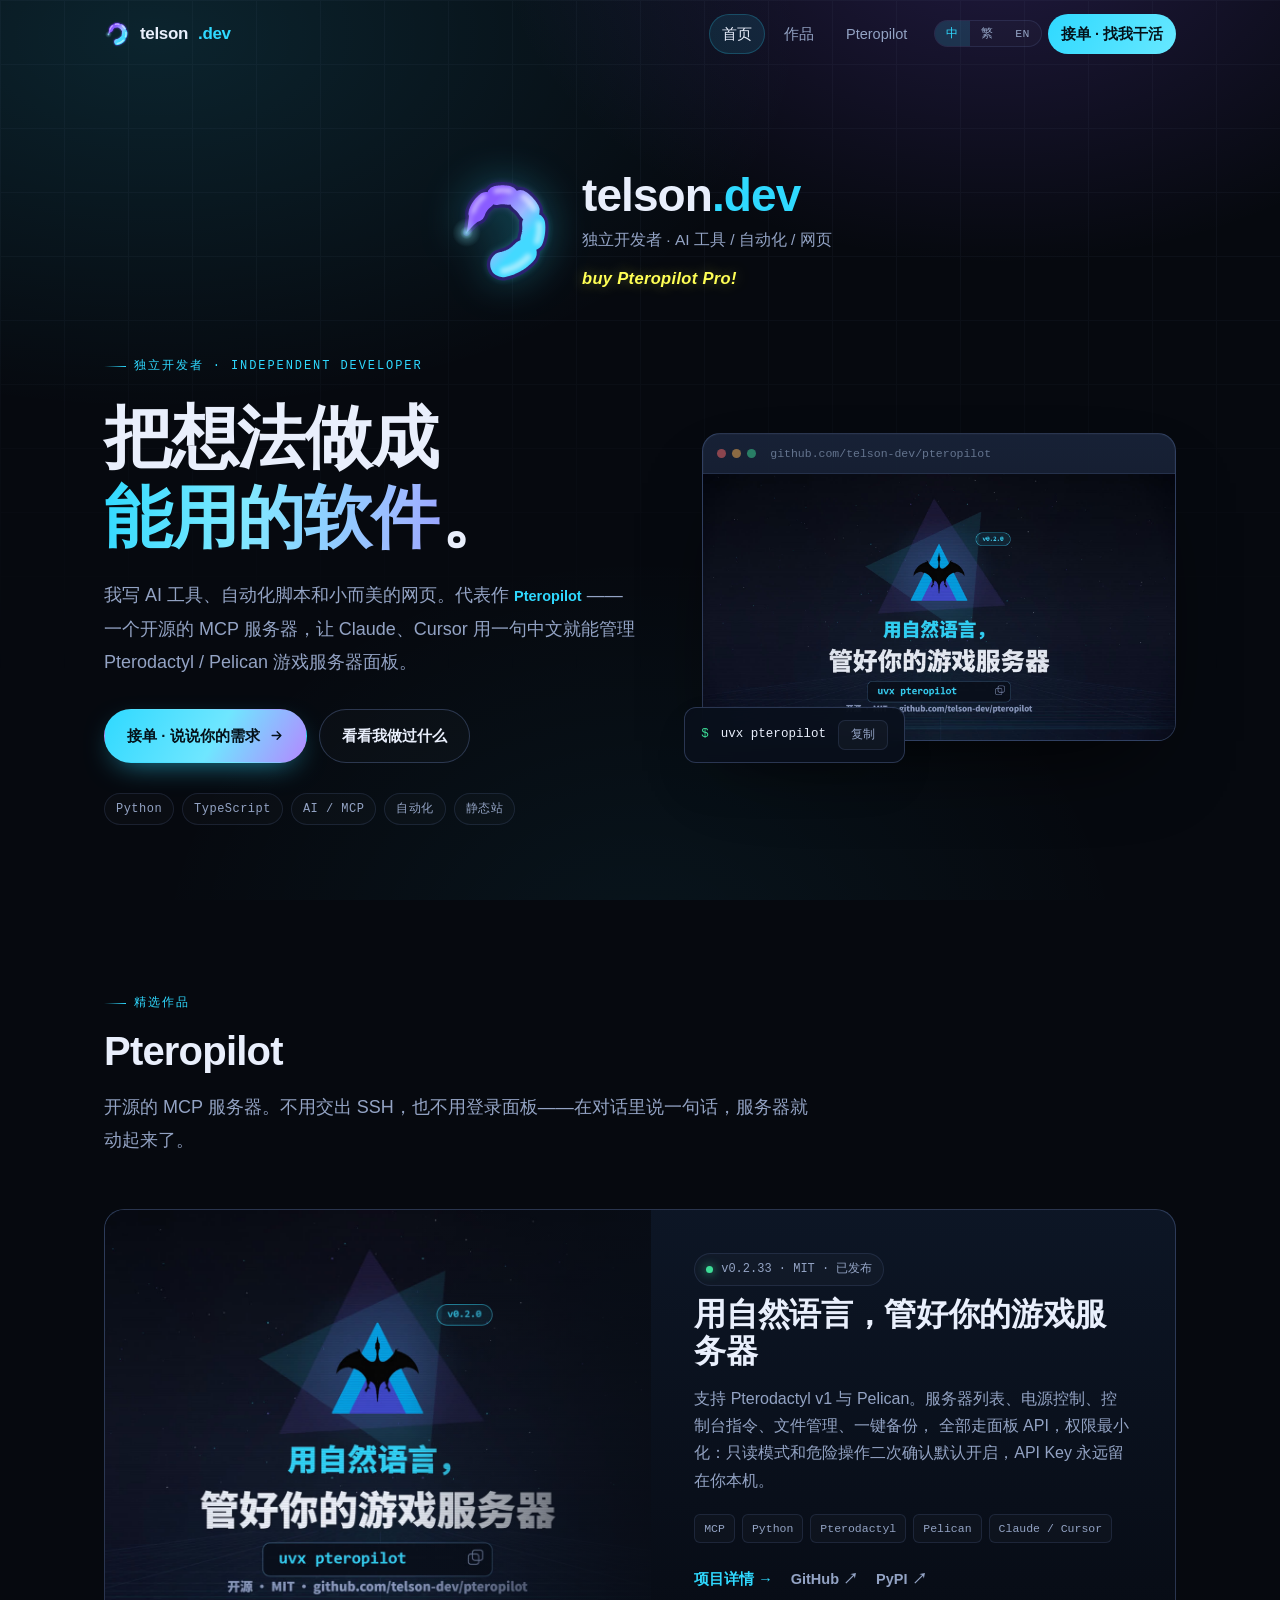
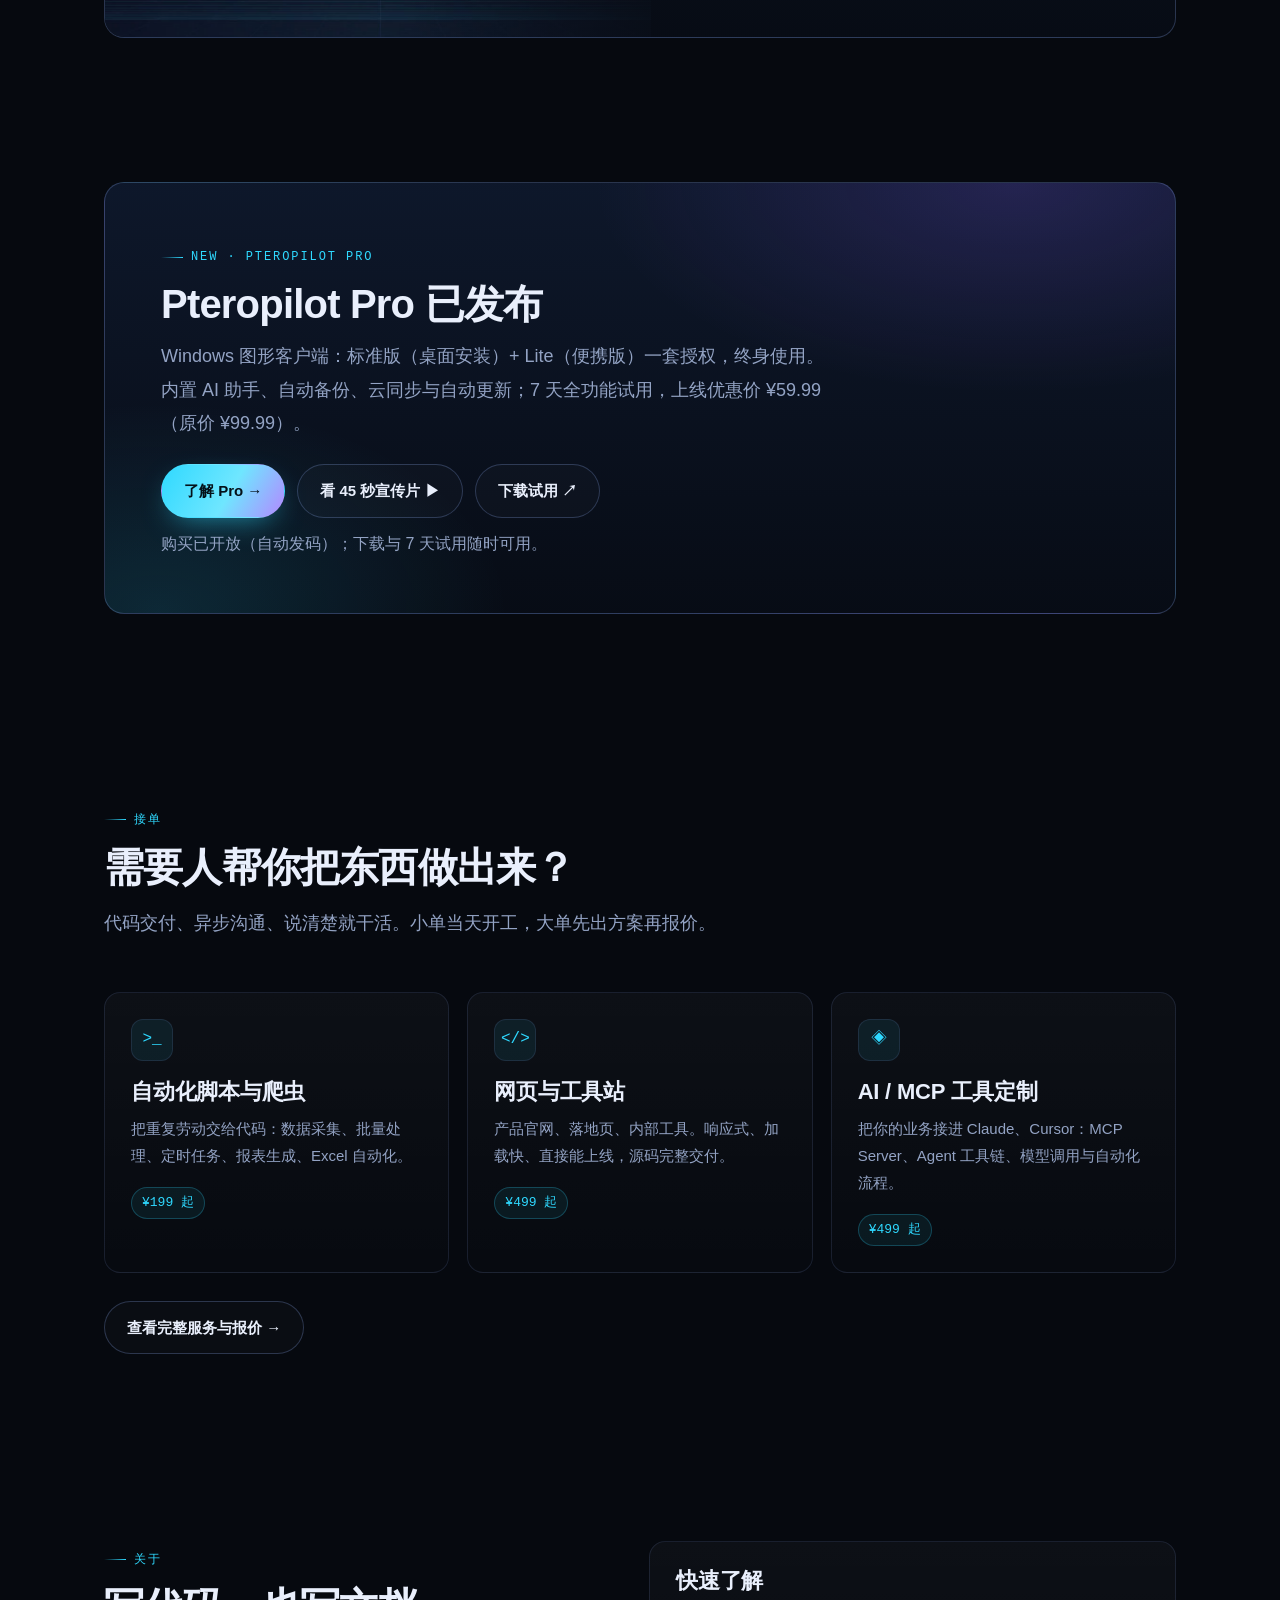
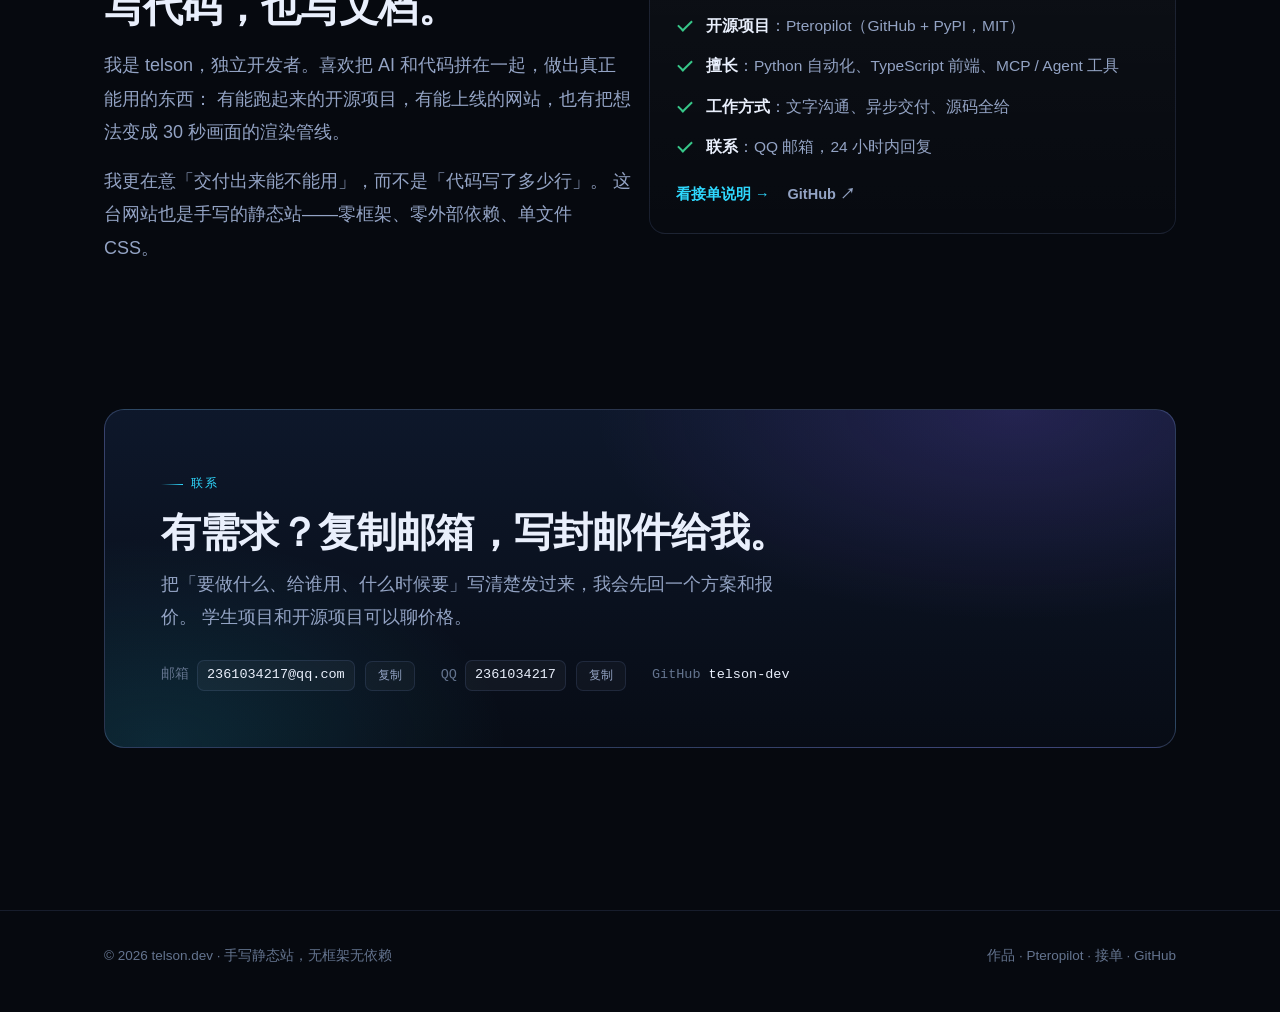
==== index.html @ 364335d4 "feat(site): 宣传片接入 SEO，首页加「看 45 秒宣传片」入口 上一轮把宣传片放上了 Pro 页，但只有直接点进 pro.html 才看得到： 首页没有任何入口，搜索引擎和社交平台也不知" ====
<!DOCTYPE html>
<html lang="zh-CN">
<head>
<meta charset="utf-8">
<meta name="viewport" content="width=device-width, initial-scale=1">
<title>telson.dev — 独立开发者 · AI 工具 / 自动化 / 网页</title>
<meta name="description" content="telson 的个人站点：开源项目 Pteropilot（MCP 服务器，用自然语言管理游戏服务器），以及自动化脚本、网页与 AI 工具定制服务。">
<meta name="author" content="telson">
<meta property="og:type" content="website">
<meta property="og:site_name" content="telson.dev">
<meta property="og:title" content="telson.dev — 独立开发者 · AI 工具 / 自动化 / 网页">
<meta property="og:description" content="开源项目 Pteropilot，以及自动化脚本、网页与 AI 工具定制。">
<meta property="og:image" content="https://telson.dev/assets/img/cover.jpg">
<meta property="og:url" content="https://telson.dev/">
<meta name="twitter:card" content="summary_large_image">
<meta name="theme-color" content="#06090f">
<!-- 站点图标：原创蝎尾标识（透明底，无底板无边框）。icon.svg = 图标主体；mark.svg = 页头裸标；icon.png / apple-touch-icon.png 为栅格化产物 -->
<link rel="icon" href="assets/img/icon.svg" type="image/svg+xml">
<link rel="icon" href="assets/img/icon.png" type="image/png">
<link rel="apple-touch-icon" href="assets/img/apple-touch-icon.png">
<link rel="canonical" href="https://telson.dev/">
<script type="application/ld+json">{"@context":"https://schema.org","@type":"Person","name":"telson","url":"https://telson.dev/","jobTitle":"独立开发者","sameAs":["https://github.com/telson-dev"]}</script>
<link rel="stylesheet" href="assets/css/style.css?v=20261026e">
</head>
<body data-title-zh="telson.dev — 独立开发者 · AI 工具 / 自动化 / 网页" data-title-tw="telson.dev — 獨立開發者 · AI 工具 / 自動化 / 網頁" data-title-en="telson.dev — Independent developer · AI tools, automation, web">

<div class="bg-field"></div>
<div class="bg-grid"></div>
<canvas class="grid-canvas" aria-hidden="true"></canvas>
<div class="scroll-progress" aria-hidden="true"><i></i></div>

<header class="nav">
  <div class="wrap nav__inner">
    <a class="brand" href="index.html">
      <img src="assets/img/mark.svg" alt="telson">
      telson<span>.dev</span>
    </a>
    <button class="nav__toggle" type="button" aria-label="菜单" aria-expanded="false" aria-controls="nav-links">
      <svg width="18" height="18" viewBox="0 0 24 24" fill="none" stroke="currentColor" stroke-width="2" stroke-linecap="round"><path d="M4 7h16M4 12h16M4 17h16"/></svg>
    </button>
    <nav class="nav__links" id="nav-links" aria-label="主导航">
      <a class="nav__link" href="index.html" aria-current="page">首页</a>
      <a class="nav__link" href="projects.html">作品</a>
      <a class="nav__link" href="pteropilot.html">Pteropilot</a>
            <div class="lang-toggle" role="group" aria-label="语言 / Language">
        <button type="button" data-lang="zh" aria-pressed="true">中</button>
        <button type="button" data-lang="zh-TW" aria-pressed="false">繁</button>
        <button type="button" data-lang="en" aria-pressed="false">EN</button>
      </div>
      <a class="nav__link nav__link--cta" href="services.html">接单 · 找我干活</a>
    </nav>
  </div>
</header>

<main>

  <!-- ============ hero ============ -->
  <section class="hero">
    <div class="wrap hero__brand">
      <div class="hero-brand">
        <img class="hero-brand__logo" src="assets/img/icon.svg" alt="telson 蝎尾标识" width="96" height="96">
        <div class="hero-brand__text">
          <p class="hero-brand__name">telson<span>.dev</span></p>
          <p class="hero-brand__tagline">独立开发者 · AI 工具 / 自动化 / 网页</p>
          <p class="hero-splash" id="hero-splash" title="点一下换一条">Also try Pteropilot!</p>
        </div>
      </div>
    </div>
    <div class="wrap hero__grid">
      <div>
        <p class="eyebrow">独立开发者 · Independent Developer</p>
        <h1>把想法做成<br><em>能用的软件</em>。</h1>
        <p class="lead hero__lead">
          我写 AI 工具、自动化脚本和小而美的网页。代表作
          <a class="textlink" href="pteropilot.html">Pteropilot</a> ——
          一个开源的 MCP 服务器，让 Claude、Cursor 用一句中文就能管理
          Pterodactyl / Pelican 游戏服务器面板。
        </p>

        <div class="btn-row">
          <a class="btn btn--primary" href="services.html">
            接单 · 说说你的需求
            <svg width="15" height="15" viewBox="0 0 24 24" fill="none" stroke="currentColor" stroke-width="2.2" stroke-linecap="round" stroke-linejoin="round"><path d="M5 12h14M13 6l6 6-6 6"/></svg>
          </a>
          <a class="btn btn--ghost" href="projects.html">看看我做过什么</a>
        </div>

        <div class="chips">
          <span class="chip">Python</span>
          <span class="chip">TypeScript</span>
          <span class="chip">AI / MCP</span>
          <span class="chip">自动化</span>
          <span class="chip">静态站</span>
        </div>
      </div>

      <div class="hero__visual">
        <div class="frame__glow"></div>
        <div class="frame">
          <div class="frame__bar">
            <span class="frame__dot"></span><span class="frame__dot"></span><span class="frame__dot"></span>
            <span class="frame__url">github.com/telson-dev/pteropilot</span>
          </div>
          <div class="frame__body">
            <img src="assets/img/cover.jpg" alt="Pteropilot 宣传片画面：用自然语言管好你的游戏服务器" width="1600" height="900" fetchpriority="high">
          </div>
        </div>
        <div class="float-card">
          <span class="prompt">$</span>
          <span class="cmd-slot" data-type="uvx pteropilot"></span>
          <button class="copy" type="button" data-copy="uvx pteropilot">复制</button>
        </div>
      </div>
    </div>
  </section>

  <!-- ============ featured ============ -->
  <section class="section section--tight">
    <div class="wrap">
      <div class="section-head reveal">
        <p class="eyebrow">精选作品</p>
        <h2>Pteropilot</h2>
        <p class="lead">开源的 MCP 服务器。不用交出 SSH，也不用登录面板——在对话里说一句话，服务器就动起来了。</p>
      </div>

      <article class="feature reveal">
        <div class="feature__media">
          <img src="assets/img/cover.jpg" alt="Pteropilot 30 秒宣传片画面" loading="lazy" width="1600" height="900">
        </div>
        <div class="feature__body">
          <span class="page-hero__badge"><span class="dot-live"></span><span data-version>v0.2.33 · MIT · 已发布</span></span>
          <h3>用自然语言，管好你的游戏服务器</h3>
          <p>
            支持 Pterodactyl v1 与 Pelican。服务器列表、电源控制、控制台指令、文件管理、一键备份，
            全部走面板 API，权限最小化：只读模式和危险操作二次确认默认开启，API Key 永远留在你本机。
          </p>
          <div class="tags">
            <span class="tag">MCP</span>
            <span class="tag">Python</span>
            <span class="tag">Pterodactyl</span>
            <span class="tag">Pelican</span>
            <span class="tag">Claude / Cursor</span>
          </div>
          <div class="link-row">
            <a class="textlink" href="pteropilot.html">项目详情 →</a>
            <a class="textlink textlink--muted" href="https://github.com/telson-dev/pteropilot" target="_blank" rel="noopener">GitHub ↗</a>
            <a class="textlink textlink--muted" href="https://pypi.org/project/pteropilot/" target="_blank" rel="noopener">PyPI ↗</a>
          </div>
        </div>
      </article>
    </div>
  </section>

  <!-- ============ Pro 预告 ============ -->
  <section class="section section--tight" id="pro-teaser">
    <div class="wrap">
      <div class="contact-band reveal">
        <p class="eyebrow">NEW · PTEROPILOT PRO</p>
        <h2 style="margin:14px 0 12px" data-zh="Pteropilot Pro 已发布" data-en="Pteropilot Pro released">Pteropilot Pro 已发布</h2>
        <p class="lead" style="max-width:680px" data-zh="Windows 图形客户端：标准版（桌面安装）+ Lite（便携版）一套授权，终身使用。
          内置 AI 助手、自动备份、云同步与自动更新；7 天全功能试用，上线优惠价 ¥59.99（原价 ¥99.99）。" data-zh-tw="Windows 圖形客戶端：標準版（桌面安裝）+ Lite（便攜版）一套授權，終身使用。 內建 AI 助手、自動備份、雲同步與自動更新；7 天全功能試用，上線優惠價 ¥59.99（原價 ¥99.99）。" data-en="Windows desktop client: Desktop (installer) + Lite (portable) under one licence, yours forever. Built-in AI assistant, automatic backups, cloud sync and auto-update; 7-day full-featured trial, launch price ¥59.99 (was ¥99.99).">
          Windows 图形客户端：标准版（桌面安装）+ Lite（便携版）一套授权，终身使用。
          内置 AI 助手、自动备份、云同步与自动更新；7 天全功能试用，上线优惠价 ¥59.99（原价 ¥99.99）。
        </p>
        <div class="btn-row" style="margin-top:24px">
          <a class="btn btn--primary" href="pro.html">了解 Pro →</a>
          <a class="btn btn--ghost" href="pro.html#film" data-zh="看 45 秒宣传片 ▶" data-zh-tw="看 45 秒宣傳片 ▶" data-en="Watch the 45s film ▶">看 45 秒宣传片 ▶</a>
          <a class="btn btn--ghost" href="pro.html#download" data-zh="下载试用 ↗" data-zh-tw="下載試用 ↗" data-en="Download trial ↗">下载试用 ↗</a>
        </div>
        <p class="muted" style="margin-top:12px" data-zh="购买已开放（自动发码）；下载与 7 天试用随时可用。" data-zh-tw="購買已開放（自動發碼）；下載與 7 天試用隨時可用。" data-en="Purchasing is open (codes issued automatically); downloads and the 7-day trial are always available.">购买已开放（自动发码）；下载与 7 天试用随时可用。</p>
      </div>
    </div>
  </section>

  <!-- ============ services ============ -->
  <section class="section" id="services">
    <div class="wrap">
      <div class="section-head reveal">
        <p class="eyebrow">接单</p>
        <h2>需要人帮你把东西做出来？</h2>
        <p class="lead">代码交付、异步沟通、说清楚就干活。小单当天开工，大单先出方案再报价。</p>
      </div>

      <div class="grid grid--3">
        <article class="card reveal">
          <div class="card__icon">&gt;_</div>
          <h3>自动化脚本与爬虫</h3>
          <p>把重复劳动交给代码：数据采集、批量处理、定时任务、报表生成、Excel 自动化。</p>
          <span class="card__price">¥199 起</span>
        </article>

        <article class="card reveal">
          <div class="card__icon">&lt;/&gt;</div>
          <h3>网页与工具站</h3>
          <p>产品官网、落地页、内部工具。响应式、加载快、直接能上线，源码完整交付。</p>
          <span class="card__price">¥499 起</span>
        </article>

        <article class="card reveal">
          <div class="card__icon">◈</div>
          <h3>AI / MCP 工具定制</h3>
          <p>把你的业务接进 Claude、Cursor：MCP Server、Agent 工具链、模型调用与自动化流程。</p>
          <span class="card__price">¥499 起</span>
        </article>
      </div>

      <div class="btn-row" style="margin-top:28px">
        <a class="btn btn--ghost" href="services.html">查看完整服务与报价 →</a>
      </div>
    </div>
  </section>

  <!-- ============ about ============ -->
  <section class="section section--tight">
    <div class="wrap">
      <div class="grid grid--2" style="align-items:start">
        <div class="reveal">
          <p class="eyebrow">关于</p>
          <h2 style="margin:14px 0 18px">写代码，也写文档。</h2>
          <p class="lead" style="margin-bottom:16px">
            我是 telson，独立开发者。喜欢把 AI 和代码拼在一起，做出真正能用的东西：
            有能跑起来的开源项目，有能上线的网站，也有把想法变成 30 秒画面的渲染管线。
          </p>
          <p class="lead">
            我更在意「交付出来能不能用」，而不是「代码写了多少行」。
            这台网站也是手写的静态站——零框架、零外部依赖、单文件 CSS。
          </p>
        </div>

        <div class="card reveal">
          <h3 style="margin-bottom:18px">快速了解</h3>
          <ul class="ticks" style="margin-bottom:22px">
            <li><strong>开源项目</strong>：Pteropilot（GitHub + PyPI，MIT）</li>
            <li><strong>擅长</strong>：Python 自动化、TypeScript 前端、MCP / Agent 工具</li>
            <li><strong>工作方式</strong>：文字沟通、异步交付、源码全给</li>
            <li><strong>联系</strong>：QQ 邮箱，24 小时内回复</li>
          </ul>
          <div class="link-row">
            <a class="textlink" href="services.html">看接单说明 →</a>
            <a class="textlink textlink--muted" href="https://github.com/telson-dev" target="_blank" rel="noopener">GitHub ↗</a>
          </div>
        </div>
      </div>
    </div>
  </section>

  <!-- ============ contact ============ -->
  <section class="section section--tight">
    <div class="wrap">
      <div class="contact-band reveal">
        <p class="eyebrow">联系</p>
        <h2 style="margin:14px 0 12px">有需求？复制邮箱，写封邮件给我。</h2>
        <p class="lead" style="max-width:620px">
          把「要做什么、给谁用、什么时候要」写清楚发过来，我会先回一个方案和报价。
          学生项目和开源项目可以聊价格。
        </p>
        <div class="contact-list">
          <span class="contact-item"><span class="label">邮箱</span><code class="contact-value">2361034217@qq.com</code>
            <button class="copy" type="button" data-copy="2361034217@qq.com" data-copy-done="已复制">复制</button></span>
          <span class="contact-item"><span class="label">QQ</span><code class="contact-value">2361034217</code>
            <button class="copy" type="button" data-copy="2361034217" data-copy-done="已复制">复制</button></span>
          <span class="contact-item"><span class="label">GitHub</span><a href="https://github.com/telson-dev" target="_blank" rel="noopener">telson-dev</a></span>
        </div>
      </div>
    </div>
  </section>

</main>

<footer class="footer">
  <div class="wrap footer__inner">
    <span>© <span data-year>2026</span> telson.dev · 手写静态站，无框架无依赖</span>
    <span>
      <a href="projects.html">作品</a> ·
      <a href="pteropilot.html">Pteropilot</a> ·
      <a href="services.html">接单</a> ·
      <a href="https://github.com/telson-dev" target="_blank" rel="noopener">GitHub</a>
    </span>
  </div>
</footer>

<script src="assets/js/main.js?v=20261026e" defer></script>
</body>
</html>
---- assets/css/style.css ----
/* ============================================================
   telson.dev — design system
   hand-written, no framework, no external requests
   ============================================================ */

*, *::before, *::after { box-sizing: border-box; }

:root {
  --bg: #06090f;
  --bg-soft: #0a111d;
  --panel: #0c1424;
  --panel-2: #0f1a2e;
  --line: rgba(128, 158, 226, 0.14);
  --line-strong: rgba(128, 158, 226, 0.28);
  --text: #e9effc;
  --muted: #93a3c4;
  --dim: #64748f;
  --cyan: #2fd9ff;
  --purple: #8a5cff;
  --green: #3ddc97;
  --amber: #ffb454;
  --radius: 16px;
  --radius-sm: 10px;
  --maxw: 1120px;
  --font: -apple-system, BlinkMacSystemFont, "Segoe UI", "PingFang SC",
          "Hiragino Sans GB", "Microsoft YaHei", "Noto Sans SC", sans-serif;
  --mono: ui-monospace, SFMono-Regular, "Cascadia Code", "JetBrains Mono",
          Consolas, "Liberation Mono", monospace;
}

html { scroll-behavior: smooth; }

body {
  margin: 0;
  background: var(--bg);
  color: var(--text);
  font-family: var(--font);
  font-size: 16px;
  line-height: 1.7;
  -webkit-font-smoothing: antialiased;
  text-rendering: optimizeLegibility;
  overflow-x: hidden;
}

img { max-width: 100%; display: block; }

a { color: inherit; text-decoration: none; }

::selection { background: rgba(47, 217, 255, 0.28); }

:focus-visible {
  outline: 2px solid var(--cyan);
  outline-offset: 3px;
  border-radius: 4px;
}

/* ---------- ambient background ---------- */

.bg-field {
  position: fixed;
  inset: 0;
  z-index: -1;
  pointer-events: none;
  background:
    radial-gradient(720px 480px at 78% -8%, rgba(138, 92, 255, 0.20), transparent 70%),
    radial-gradient(900px 520px at 12% 4%, rgba(47, 217, 255, 0.13), transparent 72%),
    radial-gradient(700px 600px at 50% 108%, rgba(47, 217, 255, 0.06), transparent 70%),
    var(--bg);
}

/* 顶部网格：只出现在页面最上方，向下柔和消失 */
.bg-grid {
  position: absolute;
  top: 0;
  left: 0;
  right: 0;
  height: min(780px, 92vh);
  z-index: -1;
  pointer-events: none;
  background-image:
    linear-gradient(to right, rgba(128, 158, 226, 0.06) 1px, transparent 1px),
    linear-gradient(to bottom, rgba(128, 158, 226, 0.06) 1px, transparent 1px);
  background-size: 64px 64px;
  mask-image: linear-gradient(to bottom, #000 0%, #000 34%, rgba(0, 0, 0, 0.45) 62%, transparent 88%);
  -webkit-mask-image: linear-gradient(to bottom, #000 0%, #000 34%, rgba(0, 0, 0, 0.45) 62%, transparent 88%);
}

/* 指针高亮的网格（JS 渲染，覆盖 CSS 网格） */
.grid-canvas {
  position: absolute;
  top: 0;
  left: 0;
  width: 100%;
  height: min(780px, 92vh);
  z-index: -1;
  pointer-events: none;
  mask-image: linear-gradient(to bottom, #000 0%, #000 34%, rgba(0, 0, 0, 0.45) 62%, transparent 88%);
  -webkit-mask-image: linear-gradient(to bottom, #000 0%, #000 34%, rgba(0, 0, 0, 0.45) 62%, transparent 88%);
}

body.has-canvas .bg-grid { display: none; }

/* ---------- layout ---------- */

.wrap {
  width: 100%;
  max-width: var(--maxw);
  margin: 0 auto;
  padding: 0 24px;
}

.section { padding: clamp(64px, 9vw, 118px) 0; }
.section--tight { padding: clamp(44px, 6vw, 72px) 0; }

.eyebrow {
  display: inline-flex;
  align-items: center;
  gap: 8px;
  font-family: var(--mono);
  font-size: 12px;
  letter-spacing: 0.16em;
  text-transform: uppercase;
  color: var(--cyan);
}

.eyebrow::before {
  content: "";
  width: 22px;
  height: 1px;
  background: linear-gradient(90deg, transparent, var(--cyan));
}

h1, h2, h3 { margin: 0; line-height: 1.18; letter-spacing: -0.02em; font-weight: 800; }

h1 { font-size: clamp(38px, 6.4vw, 68px); }
h2 { font-size: clamp(28px, 3.6vw, 40px); }
h3 { font-size: clamp(19px, 2vw, 22px); letter-spacing: -0.01em; }

p { margin: 0; }
.lead { color: var(--muted); font-size: clamp(16px, 1.6vw, 18px); line-height: 1.85; }
.muted { color: var(--muted); }
.dim { color: var(--dim); }

.section-head { max-width: 720px; margin-bottom: clamp(32px, 4vw, 52px); }
.section-head h2 { margin: 14px 0 16px; }

/* ---------- nav ---------- */

.nav {
  position: sticky;
  top: 0;
  z-index: 60;
  border-bottom: 1px solid transparent;
  transition: background 0.3s ease, border-color 0.3s ease;
}

.nav.is-stuck {
  background: rgba(6, 9, 15, 0.78);
  backdrop-filter: blur(14px);
  -webkit-backdrop-filter: blur(14px);
  border-bottom-color: var(--line);
}

.nav__inner {
  height: 68px;
  display: flex;
  align-items: center;
  justify-content: space-between;
  gap: 20px;
}

.brand {
  display: inline-flex;
  align-items: center;
  gap: 10px;
  font-weight: 800;
  letter-spacing: -0.02em;
  font-size: 17px;
}

.brand img { width: 26px; height: 26px; }
.brand span { color: var(--cyan); }

.nav__links {
  display: flex;
  align-items: center;
  gap: 6px;
}

.nav__link {
  padding: 8px 13px;
  border-radius: 999px;
  font-size: 14.5px;
  color: var(--muted);
  transition: color 0.2s ease, background 0.2s ease;
}

.nav__link:hover { color: var(--text); background: rgba(255, 255, 255, 0.05); }

.nav__link[aria-current="page"] {
  color: var(--text);
  background: rgba(47, 217, 255, 0.10);
  box-shadow: inset 0 0 0 1px rgba(47, 217, 255, 0.22);
}

.nav__link--cta {
  color: #041119;
  background: linear-gradient(120deg, var(--cyan), #67e8ff);
  font-weight: 700;
}

.nav__link--cta:hover { color: #041119; background: linear-gradient(120deg, #67e8ff, var(--cyan)); }

/* 导航“新”徽标 */
.nav-new {
  display: inline-block;
  margin-left: 6px;
  padding: 1px 6px;
  border-radius: 999px;
  font-size: 10.5px;
  line-height: 1.4;
  font-weight: 700;
  vertical-align: 2px;
  color: #041119;
  background: linear-gradient(120deg, #ffd166, #ff9e2c);
}

@media (max-width: 960px) {
  .nav__link { font-size: 13.5px; padding: 7px 10px; }
}

.nav__toggle {
  display: none;
  width: 40px;
  height: 40px;
  border: 1px solid var(--line);
  border-radius: 10px;
  background: transparent;
  color: var(--text);
  cursor: pointer;
  align-items: center;
  justify-content: center;
}

/* ---------- buttons ---------- */

.btn {
  display: inline-flex;
  align-items: center;
  gap: 9px;
  padding: 13px 22px;
  border-radius: 999px;
  font-size: 15px;
  font-weight: 700;
  border: 1px solid transparent;
  cursor: pointer;
  transition: transform 0.18s ease, box-shadow 0.25s ease, background 0.2s ease,
              border-color 0.2s ease, color 0.2s ease;
  white-space: nowrap;
}

.btn:hover { transform: translateY(-1px); }
.btn:active { transform: translateY(0); }

.btn--primary {
  color: #041119;
  background: linear-gradient(120deg, var(--cyan), #6fe6ff 55%, #b388ff);
  box-shadow: 0 10px 30px -12px rgba(47, 217, 255, 0.7);
}

.btn--primary:hover { box-shadow: 0 14px 38px -12px rgba(47, 217, 255, 0.85); }

.btn--ghost {
  color: var(--text);
  border-color: var(--line-strong);
  background: rgba(255, 255, 255, 0.02);
}

.btn--ghost:hover { border-color: rgba(47, 217, 255, 0.45); background: rgba(47, 217, 255, 0.06); }

.btn-row { display: flex; flex-wrap: wrap; gap: 12px; }

/* ---------- hero ---------- */

.hero {
  position: relative;
  padding: clamp(56px, 8vw, 104px) 0 clamp(48px, 7vw, 88px);
}

/* 首页顶部品牌区：大图标 + 站名 + 介绍 */
.hero__brand {
  display: flex;
  justify-content: center;
  margin-bottom: clamp(30px, 5vw, 56px);
}

.hero-brand {
  display: flex;
  align-items: center;
  gap: clamp(16px, 3vw, 26px);
  text-align: left;
  animation: brand-in 0.9s cubic-bezier(0.2, 0.9, 0.25, 1.15) both;
}

.hero-brand__logo {
  width: clamp(76px, 10vw, 108px);
  height: clamp(76px, 10vw, 108px);
  filter: drop-shadow(0 0 20px rgba(47, 217, 255, 0.32));
  animation: brand-float 6s ease-in-out 1.3s infinite;
}

.hero-brand__name {
  margin: 0;
  font-size: clamp(30px, 5vw, 46px);
  font-weight: 800;
  letter-spacing: -0.02em;
  line-height: 1.05;
}
.hero-brand__name span { color: var(--cyan); }

.hero-brand__tagline {
  margin: 8px 0 0;
  color: var(--muted);
  font-size: clamp(13px, 1.7vw, 15.5px);
}

@keyframes brand-in {
  from { opacity: 0; transform: scale(0.55) translateY(16px); filter: blur(10px); }
  to { opacity: 1; transform: none; filter: blur(0); }
}

@keyframes brand-float {
  0%, 100% { transform: translateY(0); }
  50% { transform: translateY(-7px); }
}

/* Minecraft 风格闪烁标语（每次刷新随机一条） */
.hero-splash {
  margin: 10px 0 0;
  color: #ffff55;
  font-style: italic;
  font-weight: 700;
  font-size: clamp(13px, 1.8vw, 16.5px);
  letter-spacing: 0.02em;
  text-shadow: 0 0 14px rgba(255, 255, 85, 0.35);
  cursor: pointer;
  animation: splash-flicker 4.5s steps(1) infinite;
  user-select: none;
}

@keyframes splash-flicker {
  0%, 100% { opacity: 1; }
  86% { opacity: 1; }
  88% { opacity: 0.55; }
  90% { opacity: 1; }
  92% { opacity: 0.75; }
  94% { opacity: 1; }
}

.hero__grid {
  display: grid;
  grid-template-columns: minmax(0, 1.06fr) minmax(0, 0.94fr);
  gap: clamp(32px, 5vw, 64px);
  align-items: center;
}

.hero h1 { margin: 20px 0 22px; }

/* 会流动变色的渐变大字 */
h1 em {
  font-style: normal;
  background: linear-gradient(100deg,
    #2fd9ff 0%, #7fe9ff 14%, #9db8ff 30%, #8a5cff 48%,
    #c9a8ff 62%, #9db8ff 76%, #2fd9ff 100%);
  background-size: 300% 100%;
  -webkit-background-clip: text;
  background-clip: text;
  color: transparent;
  animation: gradient-pan 11s linear infinite;
  padding-right: 0.05em;
}

@keyframes gradient-pan {
  0% { background-position: 0% 50%; }
  100% { background-position: 300% 50%; }
}

.hero__lead { max-width: 560px; }

.hero .btn-row { margin-top: 30px; }

.chips { display: flex; flex-wrap: wrap; gap: 8px; margin-top: 30px; }

.chip {
  font-family: var(--mono);
  font-size: 12px;
  letter-spacing: 0.04em;
  color: var(--muted);
  padding: 5px 11px;
  border-radius: 999px;
  border: 1px solid var(--line);
  background: rgba(255, 255, 255, 0.02);
}

/* framed hero visual */

.frame {
  position: relative;
  border-radius: 18px;
  border: 1px solid var(--line-strong);
  background: linear-gradient(180deg, rgba(20, 32, 54, 0.9), rgba(8, 14, 24, 0.92));
  overflow: hidden;
  box-shadow:
    0 40px 90px -40px rgba(0, 0, 0, 0.9),
    0 0 0 1px rgba(255, 255, 255, 0.02) inset;
}

.frame__bar {
  display: flex;
  align-items: center;
  gap: 6px;
  padding: 10px 14px;
  border-bottom: 1px solid var(--line);
  background: rgba(255, 255, 255, 0.02);
}

.frame__dot { width: 9px; height: 9px; border-radius: 50%; background: #2b3a55; }
.frame__dot:nth-child(1) { background: #ff6b6b80; }
.frame__dot:nth-child(2) { background: #ffb45480; }
.frame__dot:nth-child(3) { background: #3ddc9780; }

.frame__url {
  margin-left: 8px;
  font-family: var(--mono);
  font-size: 11.5px;
  color: var(--dim);
  overflow: hidden;
  white-space: nowrap;
  text-overflow: ellipsis;
}

.frame__body { position: relative; aspect-ratio: 16 / 9; }
.frame__body img { width: 100%; height: 100%; object-fit: cover; }

.frame__glow {
  position: absolute;
  inset: 0;
  z-index: -1;
  background: radial-gradient(closest-side, rgba(47, 217, 255, 0.18), transparent 70%);
  filter: blur(20px);
}

.hero__visual { position: relative; }

.float-card {
  position: absolute;
  left: -18px;
  bottom: -22px;
  display: flex;
  align-items: center;
  gap: 12px;
  padding: 12px 16px;
  border-radius: 12px;
  border: 1px solid var(--line-strong);
  background: rgba(9, 16, 28, 0.92);
  backdrop-filter: blur(10px);
  box-shadow: 0 20px 50px -24px rgba(0, 0, 0, 0.9);
  font-family: var(--mono);
  font-size: 12.5px;
  color: var(--text);
}

.float-card .prompt { color: var(--green); }

/* ---------- cards / grids ---------- */

.grid { display: grid; gap: 18px; }
.grid > * { min-width: 0; }
.grid--2 { grid-template-columns: repeat(2, minmax(0, 1fr)); }
.grid--3 { grid-template-columns: repeat(3, minmax(0, 1fr)); }
.grid--4 { grid-template-columns: repeat(4, minmax(0, 1fr)); }

.card {
  position: relative;
  padding: 26px;
  border-radius: var(--radius);
  border: 1px solid var(--line);
  background:
    linear-gradient(180deg, rgba(255, 255, 255, 0.032), rgba(255, 255, 255, 0.008));
  transition: border-color 0.25s ease, transform 0.25s ease, background 0.25s ease;
}

.card:hover {
  border-color: rgba(47, 217, 255, 0.34);
  transform: translateY(-3px);
  background:
    linear-gradient(180deg, rgba(47, 217, 255, 0.06), rgba(255, 255, 255, 0.01));
}

.card h3 { margin-bottom: 10px; }
.card p { color: var(--muted); font-size: 15px; line-height: 1.8; }

.card__icon {
  width: 42px;
  height: 42px;
  display: grid;
  place-items: center;
  border-radius: 12px;
  margin-bottom: 18px;
  border: 1px solid var(--line);
  background: rgba(47, 217, 255, 0.08);
  color: var(--cyan);
  font-family: var(--mono);
  font-size: 16px;
}

.card__price {
  display: inline-block;
  margin-top: 18px;
  font-family: var(--mono);
  font-size: 13px;
  color: var(--cyan);
  padding: 4px 10px;
  border-radius: 999px;
  border: 1px solid rgba(47, 217, 255, 0.24);
  background: rgba(47, 217, 255, 0.07);
}

/* feature project card */

.feature {
  display: grid;
  grid-template-columns: minmax(0, 1.02fr) minmax(0, 0.98fr);
  gap: 0;
  border-radius: 20px;
  border: 1px solid var(--line-strong);
  background: linear-gradient(180deg, rgba(14, 24, 40, 0.9), rgba(8, 13, 22, 0.9));
  overflow: hidden;
}

.feature__media { position: relative; min-height: 300px; background: #070c15; }
.feature__media img { width: 100%; height: 100%; object-fit: cover; }

.feature__media::after {
  content: "";
  position: absolute;
  inset: 0;
  background: linear-gradient(90deg, transparent 55%, rgba(8, 13, 22, 0.85));
}

.feature__body { padding: clamp(26px, 3.4vw, 44px); }

.feature__body h3 { font-size: clamp(24px, 2.6vw, 32px); margin: 10px 0 14px; }
.feature__body p { color: var(--muted); }

.tags { display: flex; flex-wrap: wrap; gap: 7px; margin: 20px 0 24px; }

.tag {
  font-family: var(--mono);
  font-size: 11.5px;
  color: var(--muted);
  padding: 4px 9px;
  border-radius: 6px;
  border: 1px solid var(--line);
  background: rgba(255, 255, 255, 0.025);
}

.link-row { display: flex; flex-wrap: wrap; gap: 18px; align-items: center; }

.textlink {
  display: inline-flex;
  align-items: center;
  gap: 6px;
  font-weight: 700;
  font-size: 14.5px;
  color: var(--cyan);
  border-bottom: 1px solid transparent;
  transition: border-color 0.2s ease, color 0.2s ease;
}

.textlink:hover { border-bottom-color: rgba(47, 217, 255, 0.5); }
.textlink--muted { color: var(--muted); }
.textlink--muted:hover { color: var(--text); border-bottom-color: var(--line-strong); }

/* ---------- code blocks ---------- */

.code {
  position: relative;
  max-width: 100%;
  margin: 0;
  padding: 18px 20px;
  border-radius: var(--radius-sm);
  border: 1px solid var(--line);
  background: #060b14;
  font-family: var(--mono);
  font-size: 13.5px;
  line-height: 1.75;
  color: #c9d6f0;
  overflow-x: auto;
}

.code .c { color: #5d6f8e; }
.code .k { color: var(--purple); }
.code .s { color: var(--green); }
.code .n { color: var(--amber); }

.code__head {
  display: flex;
  align-items: center;
  justify-content: space-between;
  gap: 12px;
  margin-bottom: 10px;
}

.code__label {
  font-family: var(--mono);
  font-size: 11.5px;
  letter-spacing: 0.1em;
  text-transform: uppercase;
  color: var(--dim);
}

.copy {
  border: 1px solid var(--line);
  background: rgba(255, 255, 255, 0.03);
  color: var(--muted);
  font-family: var(--mono);
  font-size: 11.5px;
  padding: 5px 10px;
  border-radius: 7px;
  cursor: pointer;
  transition: color 0.2s ease, border-color 0.2s ease, background 0.2s ease;
}

.copy:hover { color: var(--cyan); border-color: rgba(47, 217, 255, 0.35); }
.copy.is-done { color: var(--green); border-color: rgba(61, 220, 151, 0.4); }

/* ---------- lists / bullets ---------- */

.ticks { list-style: none; margin: 0; padding: 0; display: grid; gap: 13px; }

.ticks li {
  position: relative;
  padding-left: 30px;
  color: var(--muted);
  font-size: 15.5px;
  line-height: 1.75;
}

.ticks li::before {
  content: "";
  position: absolute;
  left: 2px;
  top: 8px;
  width: 14px;
  height: 8px;
  border-left: 2px solid var(--green);
  border-bottom: 2px solid var(--green);
  transform: rotate(-45deg);
  opacity: 0.9;
}

.ticks strong { color: var(--text); font-weight: 700; }

.crosses li::before {
  border: 0;
  width: 12px;
  height: 12px;
  top: 7px;
  left: 3px;
  background:
    linear-gradient(45deg, transparent 44%, #ff6b81 44%, #ff6b81 56%, transparent 56%),
    linear-gradient(-45deg, transparent 44%, #ff6b81 44%, #ff6b81 56%, transparent 56%);
  transform: none;
}

/* ---------- steps ---------- */

.steps { display: grid; gap: 0; border-left: 1px solid var(--line); margin-left: 9px; }

.step { position: relative; padding: 0 0 34px 34px; }
.step:last-child { padding-bottom: 0; }

.step::before {
  content: "";
  position: absolute;
  left: -6px;
  top: 7px;
  width: 11px;
  height: 11px;
  border-radius: 50%;
  background: var(--bg);
  border: 2px solid var(--cyan);
  box-shadow: 0 0 0 4px rgba(47, 217, 255, 0.1);
}

.step h3 { font-size: 17.5px; margin-bottom: 8px; }
.step p { color: var(--muted); font-size: 15px; }

.step__num {
  font-family: var(--mono);
  font-size: 11.5px;
  color: var(--dim);
  letter-spacing: 0.12em;
  display: block;
  margin-bottom: 6px;
}

/* ---------- video ---------- */

.video {
  position: relative;
  border-radius: var(--radius);
  overflow: hidden;
  border: 1px solid var(--line-strong);
  background: #05080e;
  aspect-ratio: 16 / 9;
  box-shadow: 0 40px 90px -50px rgba(0, 0, 0, 0.95);
}

.video iframe, .video video {
  position: absolute;
  inset: 0;
  width: 100%;
  height: 100%;
  border: 0;
}

/* ---------- project page pieces ---------- */

.page-hero { padding: clamp(44px, 6vw, 76px) 0 clamp(28px, 4vw, 44px); }

.page-hero__badge {
  display: inline-flex;
  align-items: center;
  gap: 8px;
  font-family: var(--mono);
  font-size: 12px;
  color: var(--muted);
  padding: 5px 11px;
  border-radius: 999px;
  border: 1px solid var(--line);
  background: rgba(255, 255, 255, 0.025);
}

.dot-live {
  width: 7px;
  height: 7px;
  border-radius: 50%;
  background: var(--green);
  box-shadow: 0 0 10px rgba(61, 220, 151, 0.8);
}

.hero-logo {
  width: 76px;
  height: 76px;
  border-radius: 20px;
  border: 1px solid var(--line-strong);
  background: rgba(255, 255, 255, 0.03);
  padding: 6px;
  box-shadow: 0 18px 44px -22px rgba(47, 217, 255, 0.55);
}

.specs {
  display: grid;
  grid-template-columns: repeat(4, minmax(0, 1fr));
  gap: 1px;
  border: 1px solid var(--line);
  border-radius: var(--radius);
  overflow: hidden;
  background: var(--line);
}

.spec { padding: 20px 22px; background: #080e18; }
.spec dt { font-family: var(--mono); font-size: 11px; letter-spacing: 0.1em; text-transform: uppercase; color: var(--dim); margin-bottom: 8px; }
.spec dd { margin: 0; font-size: 15px; font-weight: 700; }

.gallery { display: grid; grid-template-columns: repeat(3, minmax(0, 1fr)); gap: 14px; }

.gallery figure {
  margin: 0;
  border-radius: 12px;
  overflow: hidden;
  border: 1px solid var(--line);
  background: #070c15;
}

.gallery img { width: 100%; height: 100%; object-fit: cover; aspect-ratio: 16 / 9; }

.gallery figcaption {
  padding: 10px 12px;
  font-size: 12.5px;
  color: var(--dim);
  font-family: var(--mono);
  border-top: 1px solid var(--line);
}

/* ---------- FAQ ---------- */

.faq { border-top: 1px solid var(--line); }

.faq details {
  border-bottom: 1px solid var(--line);
  padding: 18px 0;
}

.faq summary {
  cursor: pointer;
  font-weight: 700;
  font-size: 16.5px;
  list-style: none;
  display: flex;
  align-items: center;
  justify-content: space-between;
  gap: 16px;
}

.faq summary::-webkit-details-marker { display: none; }

.faq summary::after {
  content: "+";
  font-family: var(--mono);
  color: var(--cyan);
  font-size: 18px;
  transition: transform 0.2s ease;
}

.faq details[open] summary::after { content: "−"; }

.faq p { margin-top: 12px; color: var(--muted); font-size: 15px; line-height: 1.8; }

/* ---------- contact / footer ---------- */

.contact-band {
  border-radius: 20px;
  border: 1px solid var(--line-strong);
  padding: clamp(30px, 4.5vw, 56px);
  background:
    radial-gradient(600px 300px at 85% 0%, rgba(138, 92, 255, 0.18), transparent 70%),
    radial-gradient(500px 300px at 5% 100%, rgba(47, 217, 255, 0.14), transparent 70%),
    linear-gradient(180deg, rgba(15, 26, 46, 0.9), rgba(8, 13, 22, 0.92));
}

.contact-band h2 { margin-bottom: 14px; }

.contact-list { display: flex; flex-wrap: wrap; gap: 10px 26px; margin-top: 26px; }

.contact-item {
  display: inline-flex;
  align-items: center;
  gap: 9px;
  font-family: var(--mono);
  font-size: 13.5px;
  color: var(--text);
}

.contact-item span.label { color: var(--dim); }

.contact-item a:hover { color: var(--cyan); }

.footer {
  border-top: 1px solid var(--line);
  padding: 34px 0 44px;
  margin-top: clamp(50px, 7vw, 90px);
}

.footer__inner {
  display: flex;
  flex-wrap: wrap;
  align-items: center;
  justify-content: space-between;
  gap: 16px;
  font-size: 13.5px;
  color: var(--dim);
}

.footer a:hover { color: var(--text); }

/* ---------- reveal animation ---------- */

.reveal {
  opacity: 0;
  transform: translateY(18px);
  transition: opacity 0.7s cubic-bezier(0.22, 1, 0.36, 1),
              transform 0.7s cubic-bezier(0.22, 1, 0.36, 1);
}

.reveal.is-in { opacity: 1; transform: none; }

@media (prefers-reduced-motion: reduce) {
  html { scroll-behavior: auto; }
  .reveal { opacity: 1; transform: none; transition: none; }
  .btn:hover, .card:hover { transform: none; }
}

/* ---------- lang toggle ---------- */

.lang-toggle {
  display: inline-flex;
  border: 1px solid var(--line);
  border-radius: 999px;
  overflow: hidden;
  background: rgba(255, 255, 255, 0.02);
}

.lang-toggle button {
  border: 0;
  background: transparent;
  color: var(--muted);
  font-family: var(--mono);
  font-size: 12px;
  padding: 6px 13px;
  cursor: pointer;
}

.lang-toggle button[aria-pressed="true"] {
  background: rgba(47, 217, 255, 0.14);
  color: var(--cyan);
}

/* ---------- responsive ---------- */

@media (max-width: 960px) {
  .hero__grid { grid-template-columns: minmax(0, 1fr); }
  .hero__visual { order: -1; max-width: 620px; }
  .feature { grid-template-columns: minmax(0, 1fr); }
  .feature__media { min-height: 220px; }
  .feature__media::after { background: linear-gradient(180deg, transparent 55%, rgba(8, 13, 22, 0.9)); }
  .grid--4 { grid-template-columns: repeat(2, minmax(0, 1fr)); }
  .specs { grid-template-columns: repeat(2, minmax(0, 1fr)); }
  .gallery { grid-template-columns: repeat(2, minmax(0, 1fr)); }
}

@media (max-width: 760px) {
  body { font-size: 15.5px; }

  .nav__toggle { display: inline-flex; }

  .nav__links {
    position: absolute;
    top: 68px;
    left: 0;
    right: 0;
    display: none;
    flex-direction: column;
    align-items: stretch;
    gap: 4px;
    padding: 14px 18px 20px;
    background: rgba(6, 9, 15, 0.97);
    backdrop-filter: blur(16px);
    border-bottom: 1px solid var(--line);
  }

  .nav__links.is-open { display: flex; }
  .nav__link { padding: 12px 14px; border-radius: 10px; }
  .nav__link--cta { text-align: center; margin-top: 6px; }

  .grid--2, .grid--3, .grid--4 { grid-template-columns: minmax(0, 1fr); }
  .gallery { grid-template-columns: minmax(0, 1fr); }
  .float-card { left: 0; bottom: -18px; font-size: 11.5px; }
  .feature__body { padding: 24px 20px 28px; }
  .card { padding: 22px; }
  .code { font-size: 12.5px; }
  .contact-band { padding: 26px 22px; }
  .specs { grid-template-columns: repeat(2, minmax(0, 1fr)); }
}

/* ---------- copyable contact values + toast ---------- */

.contact-value {
  font-family: var(--mono);
  font-size: 13.5px;
  color: var(--text);
  padding: 3px 9px;
  border-radius: 7px;
  border: 1px solid var(--line);
  background: rgba(255, 255, 255, 0.04);
  user-select: all;
}

.contact-item { gap: 8px; }
.contact-item .copy { margin-left: 2px; }

.copy {
  position: relative;
  z-index: 1;
  min-height: 30px;
  padding: 6px 12px;
  cursor: pointer;
  touch-action: manipulation;
  -webkit-tap-highlight-color: transparent;
  user-select: none;
}

.copy:active { transform: translateY(1px); }

button.btn {
  appearance: none;
  -webkit-appearance: none;
  font-family: inherit;
}

.btn[data-copy] { cursor: pointer; }

.toast {
  position: fixed;
  left: 50%;
  bottom: 30px;
  transform: translate(-50%, 0);
  max-width: min(92vw, 560px);
  padding: 11px 20px;
  border-radius: 999px;
  border: 1px solid rgba(47, 217, 255, 0.38);
  background: rgba(9, 16, 28, 0.97);
  color: var(--text);
  font-family: var(--mono);
  font-size: 13px;
  line-height: 1.5;
  text-align: center;
  box-shadow: 0 20px 46px -18px rgba(0, 0, 0, 0.95);
  opacity: 1;
  z-index: 300;
  pointer-events: none;
}

.toast.is-out { opacity: 0; transition: opacity 0.18s ease; }
.toast--err { border-color: rgba(255, 107, 129, 0.55); }
/* ============================================================
   灵动细节：滚动进度、卡片光斑、首屏浮动、终端打字
   ============================================================ */

/* 顶部滚动进度条 */
.scroll-progress {
  position: fixed;
  top: 0;
  left: 0;
  right: 0;
  height: 2px;
  z-index: 80;
  pointer-events: none;
  background: transparent;
}

.scroll-progress i {
  display: block;
  height: 100%;
  width: 0;
  background: linear-gradient(90deg, var(--cyan), #9db8ff 55%, var(--purple));
  box-shadow: 0 0 14px rgba(47, 217, 255, 0.55);
  transition: width 0.1s linear;
}

/* 卡片跟随指针的光斑 */
.card,
.feature {
  position: relative;
  isolation: isolate;
}

.card::after,
.feature::after {
  content: "";
  position: absolute;
  inset: 0;
  z-index: 1;
  border-radius: inherit;
  background: radial-gradient(320px circle at var(--mx, 50%) var(--my, 50%),
    rgba(47, 217, 255, 0.12), transparent 62%);
  opacity: 0;
  transition: opacity 0.35s ease;
  pointer-events: none;
}

.card:hover::after,
.feature:hover::after { opacity: 1; }

/* 首屏画面轻微浮动 */
@keyframes hero-float {
  0%, 100% { transform: translateY(0); }
  50% { transform: translateY(-9px); }
}

.hero__visual .frame { animation: hero-float 7.5s ease-in-out infinite; }

/* 终端打字光标 */
.float-card .cmd-slot { display: inline-block; min-width: 14ch; }

.float-card .caret {
  display: inline-block;
  width: 7px;
  height: 14px;
  margin-left: 1px;
  vertical-align: -2px;
  background: var(--cyan);
  opacity: 0.85;
  animation: caret-blink 1s steps(1) infinite;
}

@keyframes caret-blink { 50% { opacity: 0; } }

/* 减少动态效果 */
@media (prefers-reduced-motion: reduce) {
  h1 em { animation: none; background-position: 40% 50%; }
  .hero-brand, .hero-brand__logo, .hero-splash { animation: none; }
  .hero__visual .frame { animation: none; }
  .float-card .caret { animation: none; }
  .scroll-progress i { transition: none; }
}
/* ---------- 导航中的全站语言切换器 ---------- */
.nav__links .lang-toggle {
  margin-left: 8px;
  flex: 0 0 auto;
  align-self: center;
}

.nav__links .lang-toggle button {
  padding: 5px 11px;
  font-size: 11.5px;
  letter-spacing: 0.04em;
}

@media (max-width: 760px) {
  .nav__links .lang-toggle {
    margin: 10px 0 0;
    align-self: flex-start;
  }
}
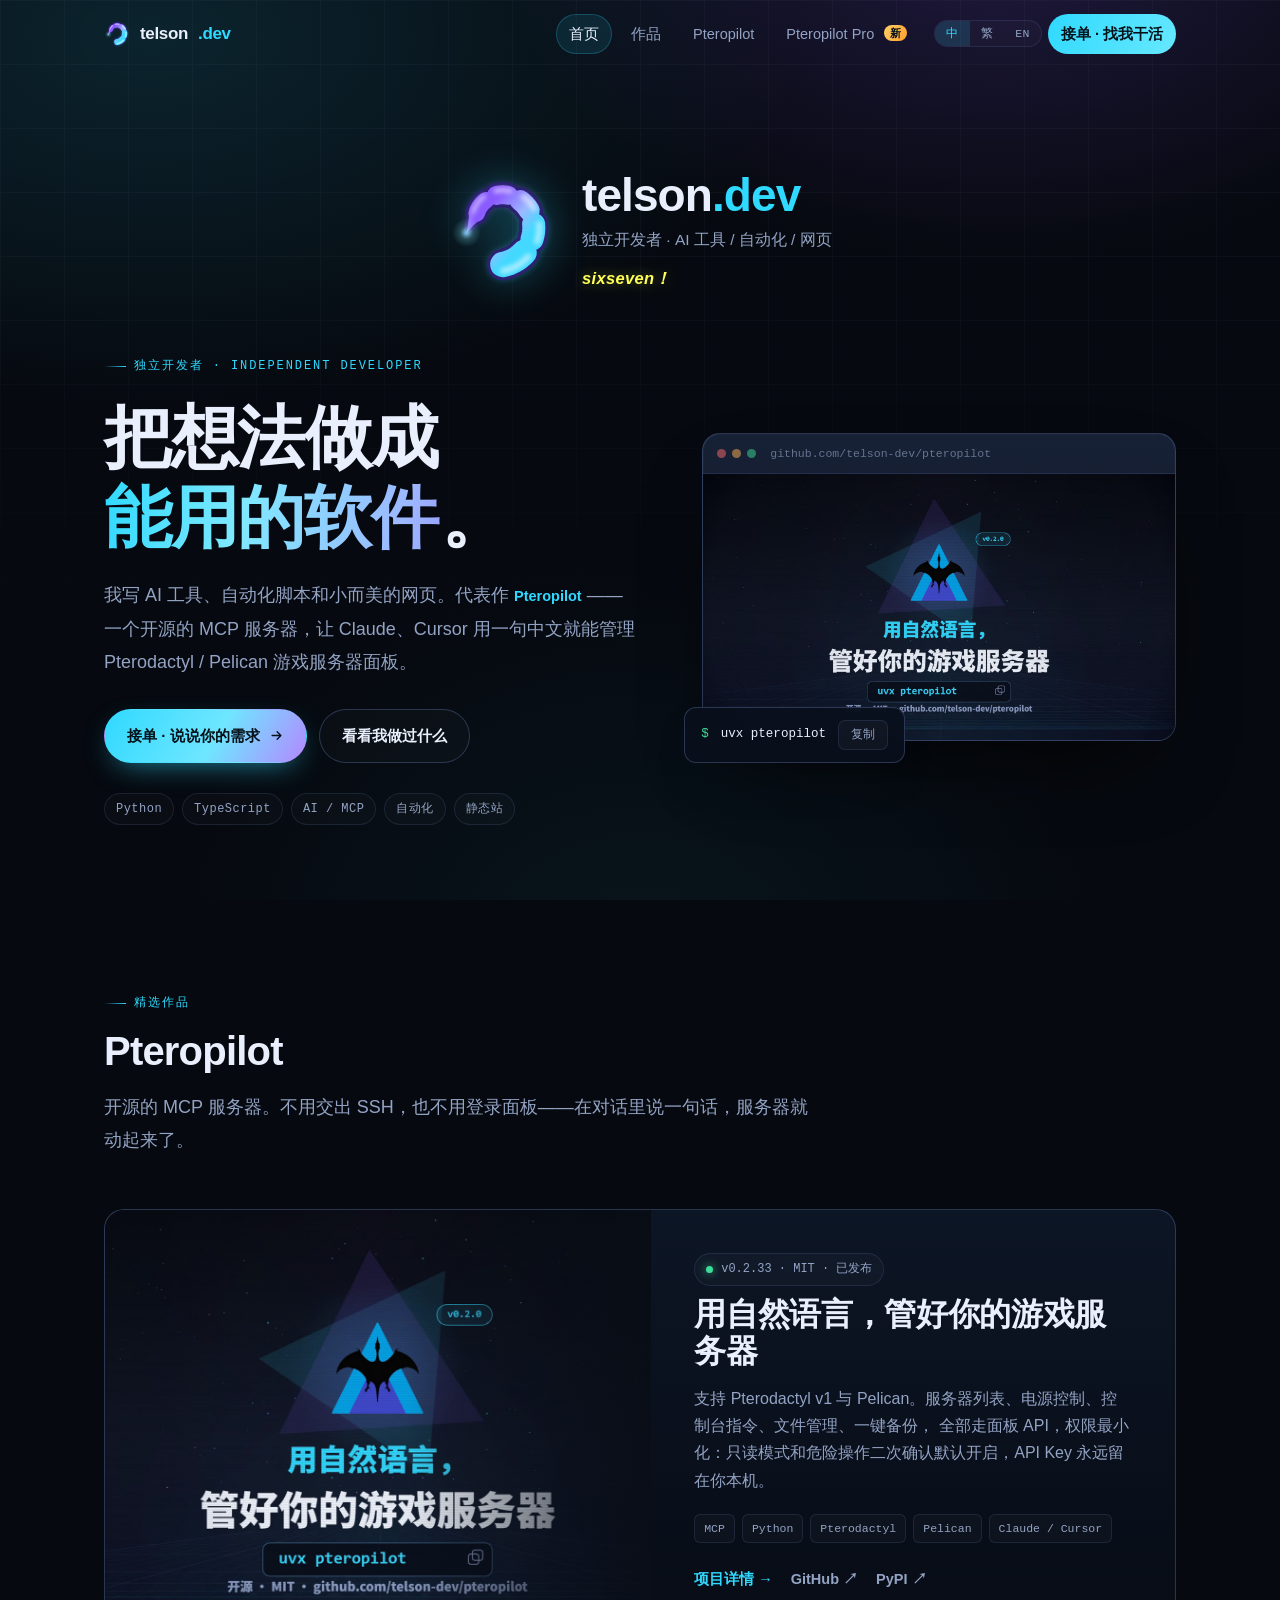
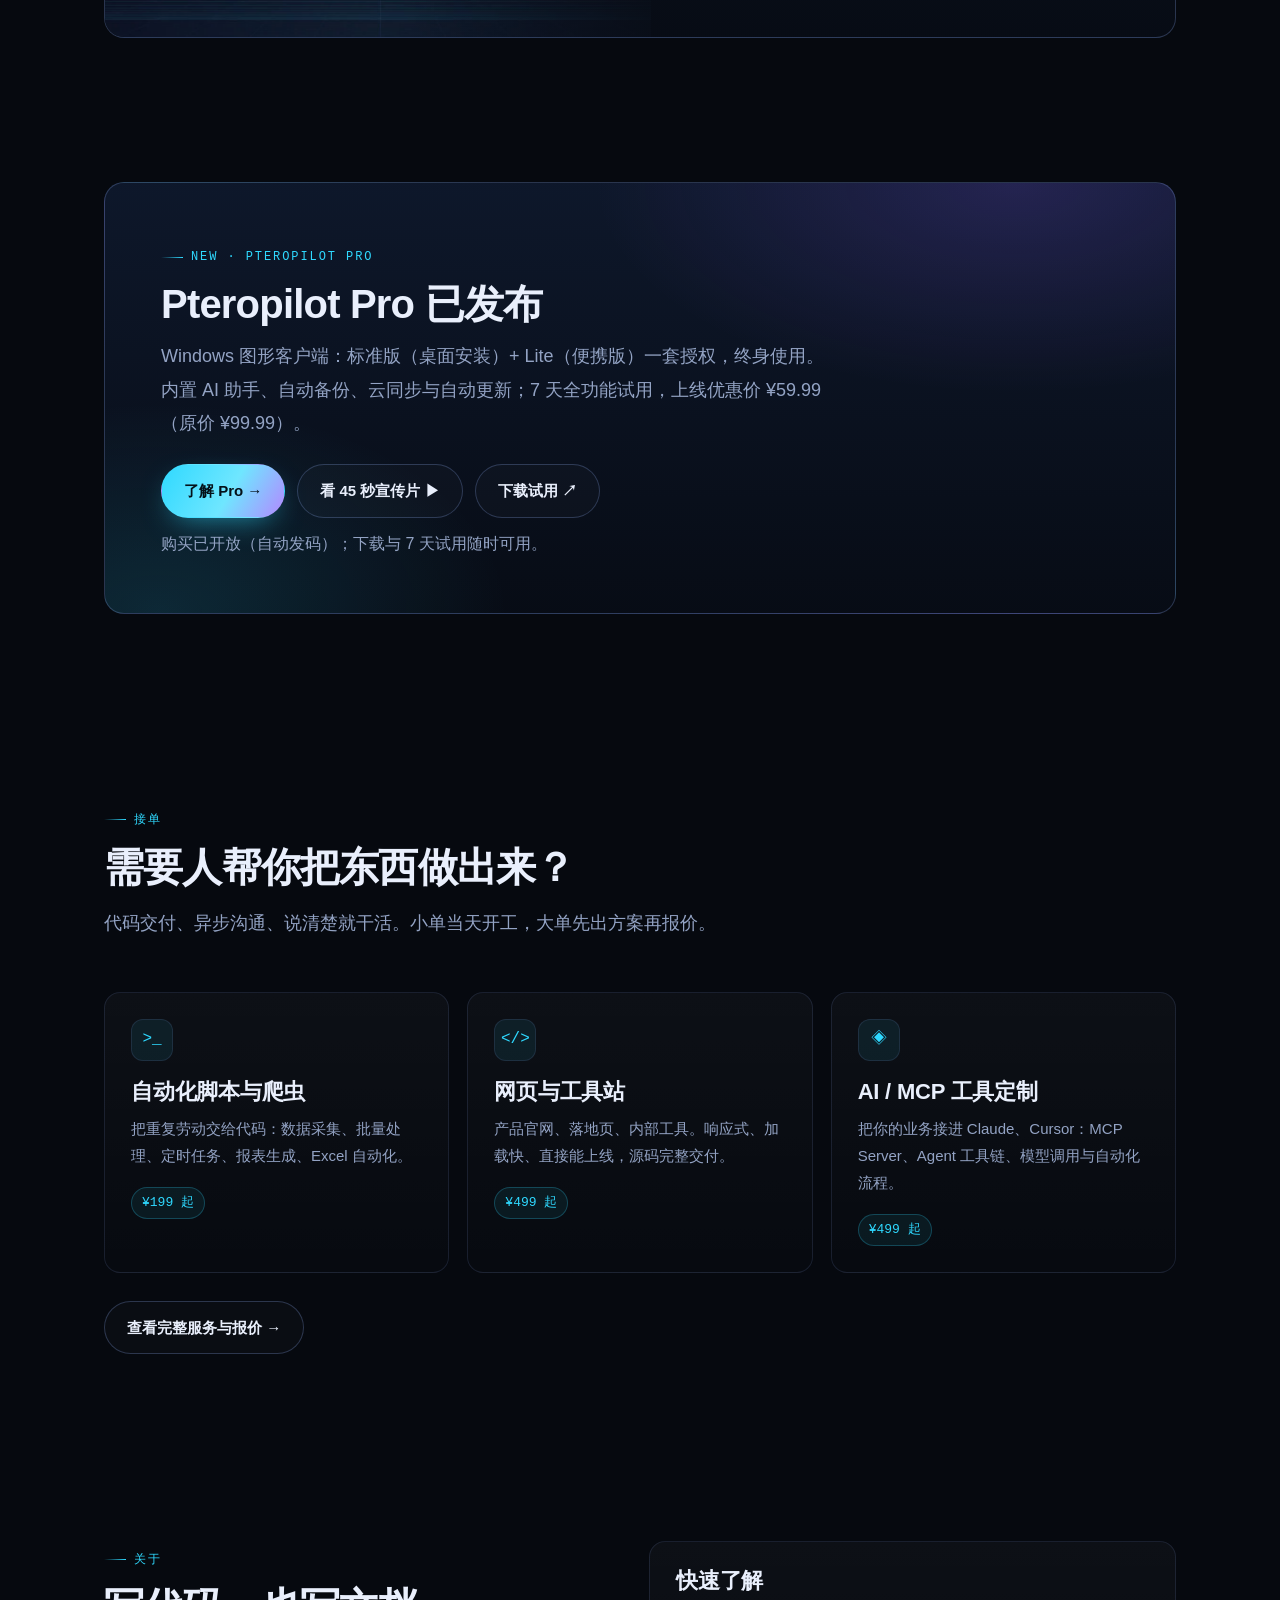
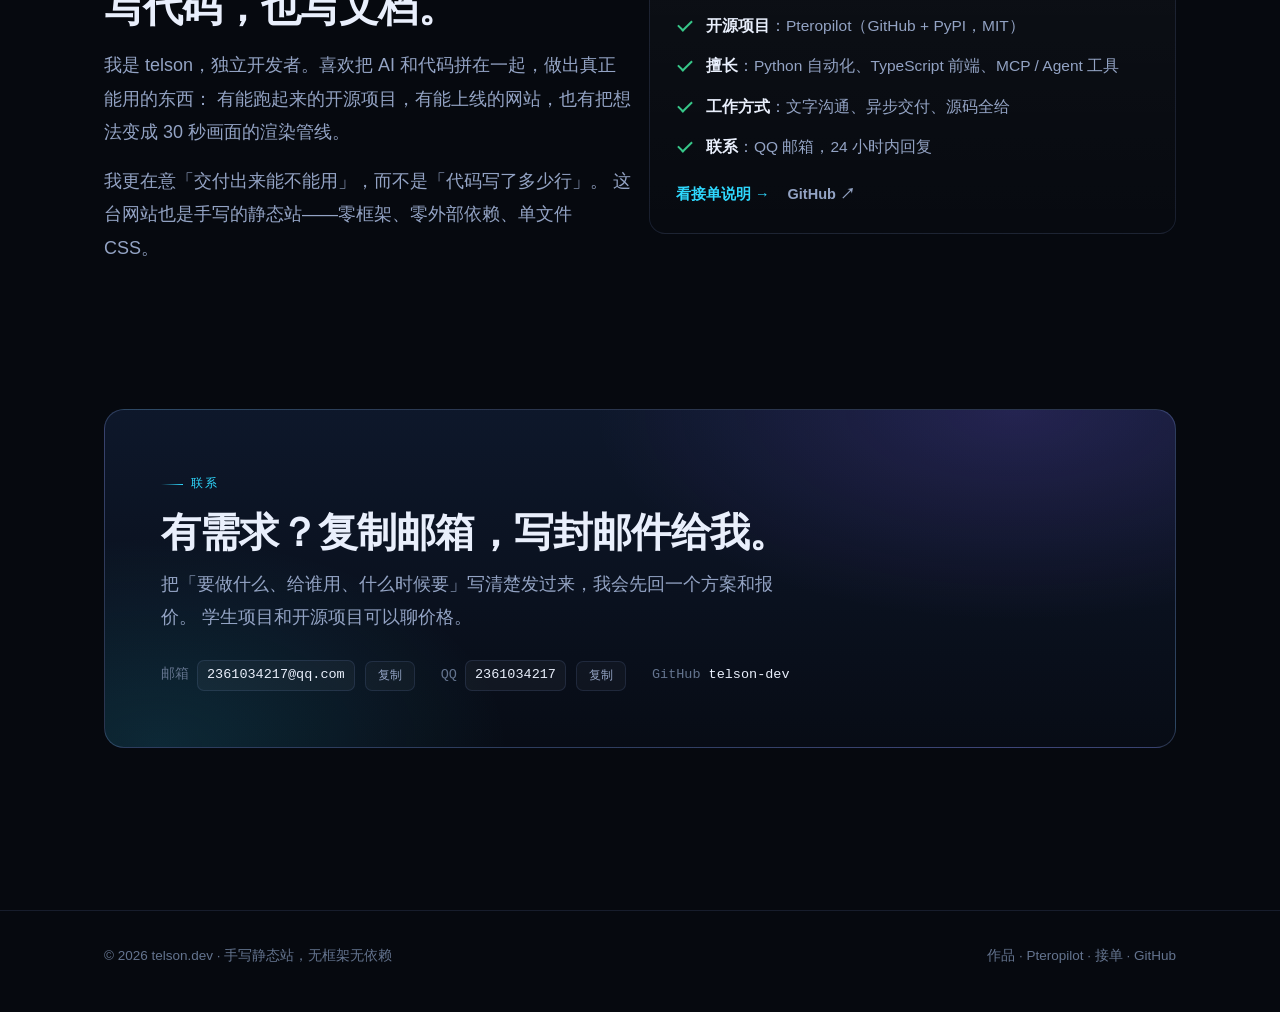
==== commit b2849d4b: "fix(site): 全站导航补上「Pteropilot Pro」，首页不再没有入口 用户反馈：Pro 只能在 pteropilot.html 上看到。  查下来导航条本身就不一致——9 个页面里只有" ====
--- a/index.html
+++ b/index.html
@@ -42,6 +42,7 @@
       <a class="nav__link" href="index.html" aria-current="page">首页</a>
       <a class="nav__link" href="projects.html">作品</a>
       <a class="nav__link" href="pteropilot.html">Pteropilot</a>
+      <a class="nav__link" href="pro.html">Pteropilot Pro <span class="nav-new" data-zh="新" data-zh-tw="新" data-en="NEW">新</span></a>
             <div class="lang-toggle" role="group" aria-label="语言 / Language">
         <button type="button" data-lang="zh" aria-pressed="true">中</button>
         <button type="button" data-lang="zh-TW" aria-pressed="false">繁</button>
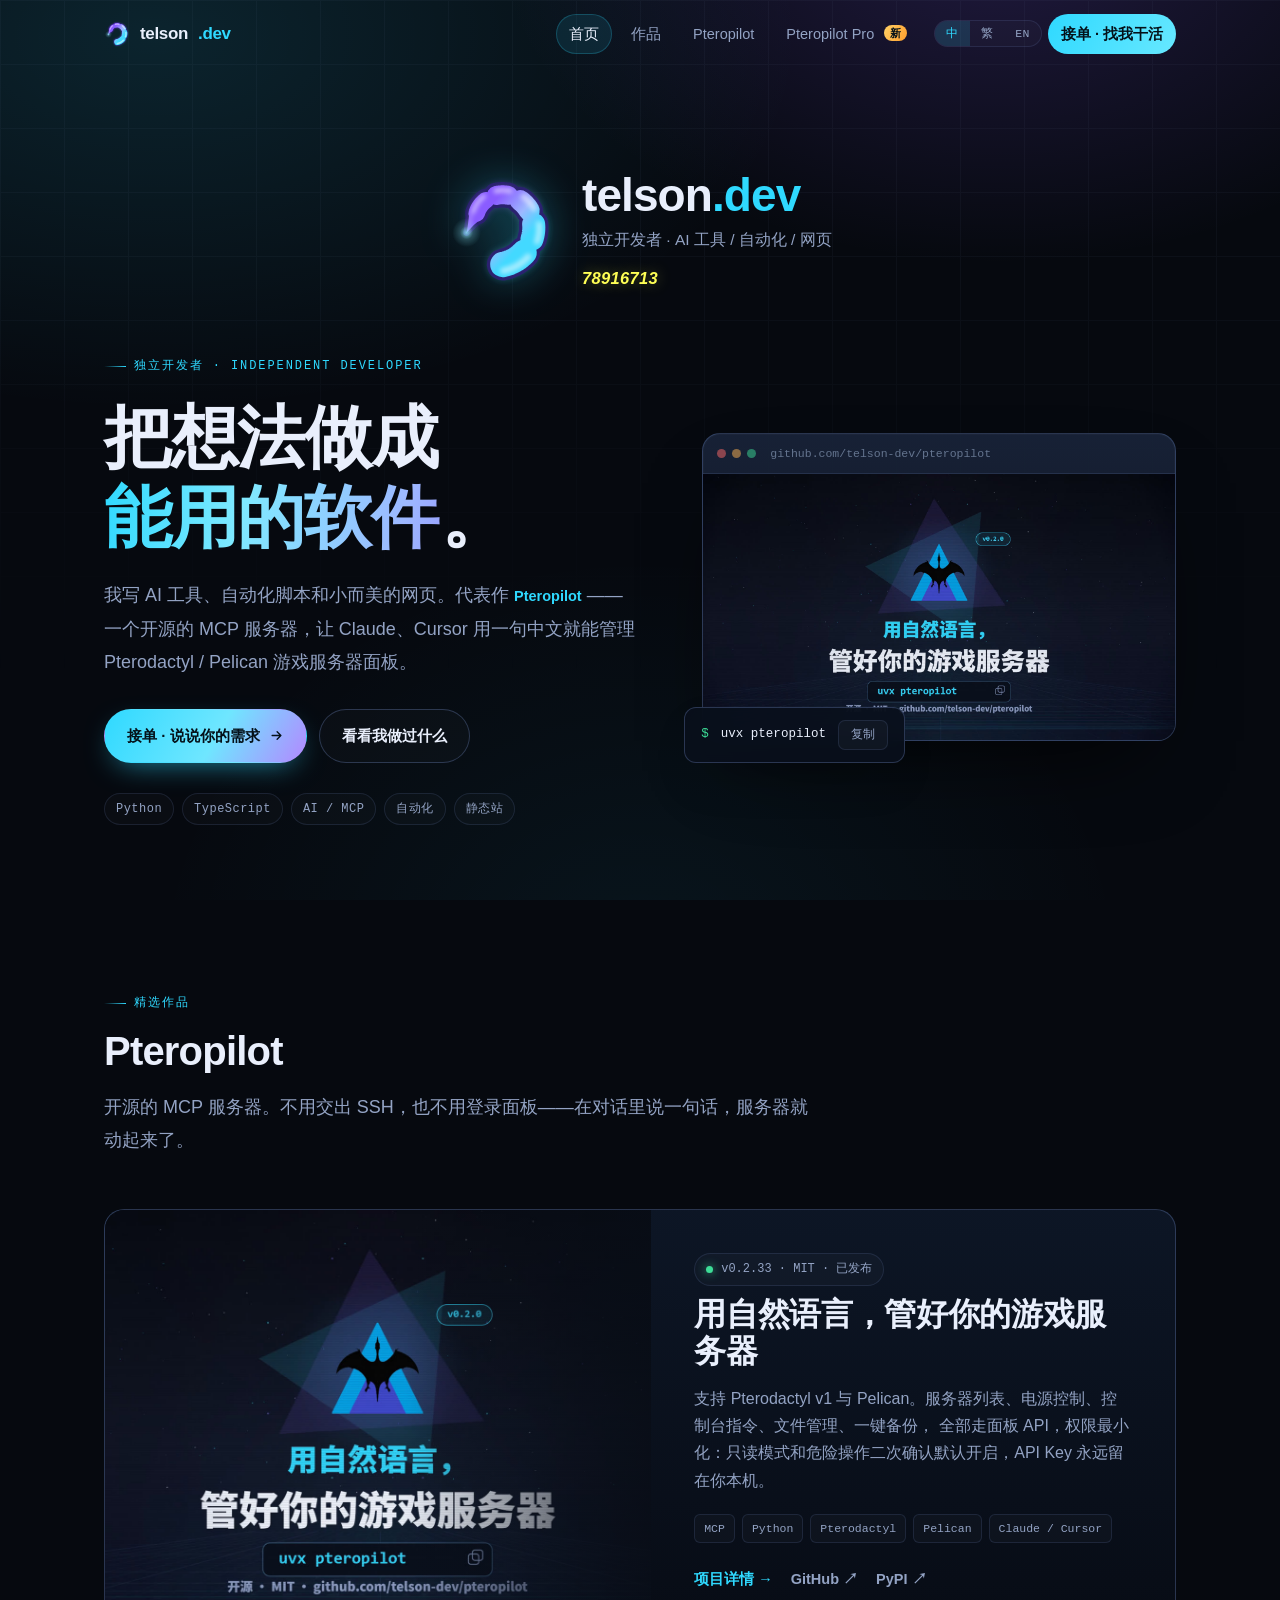
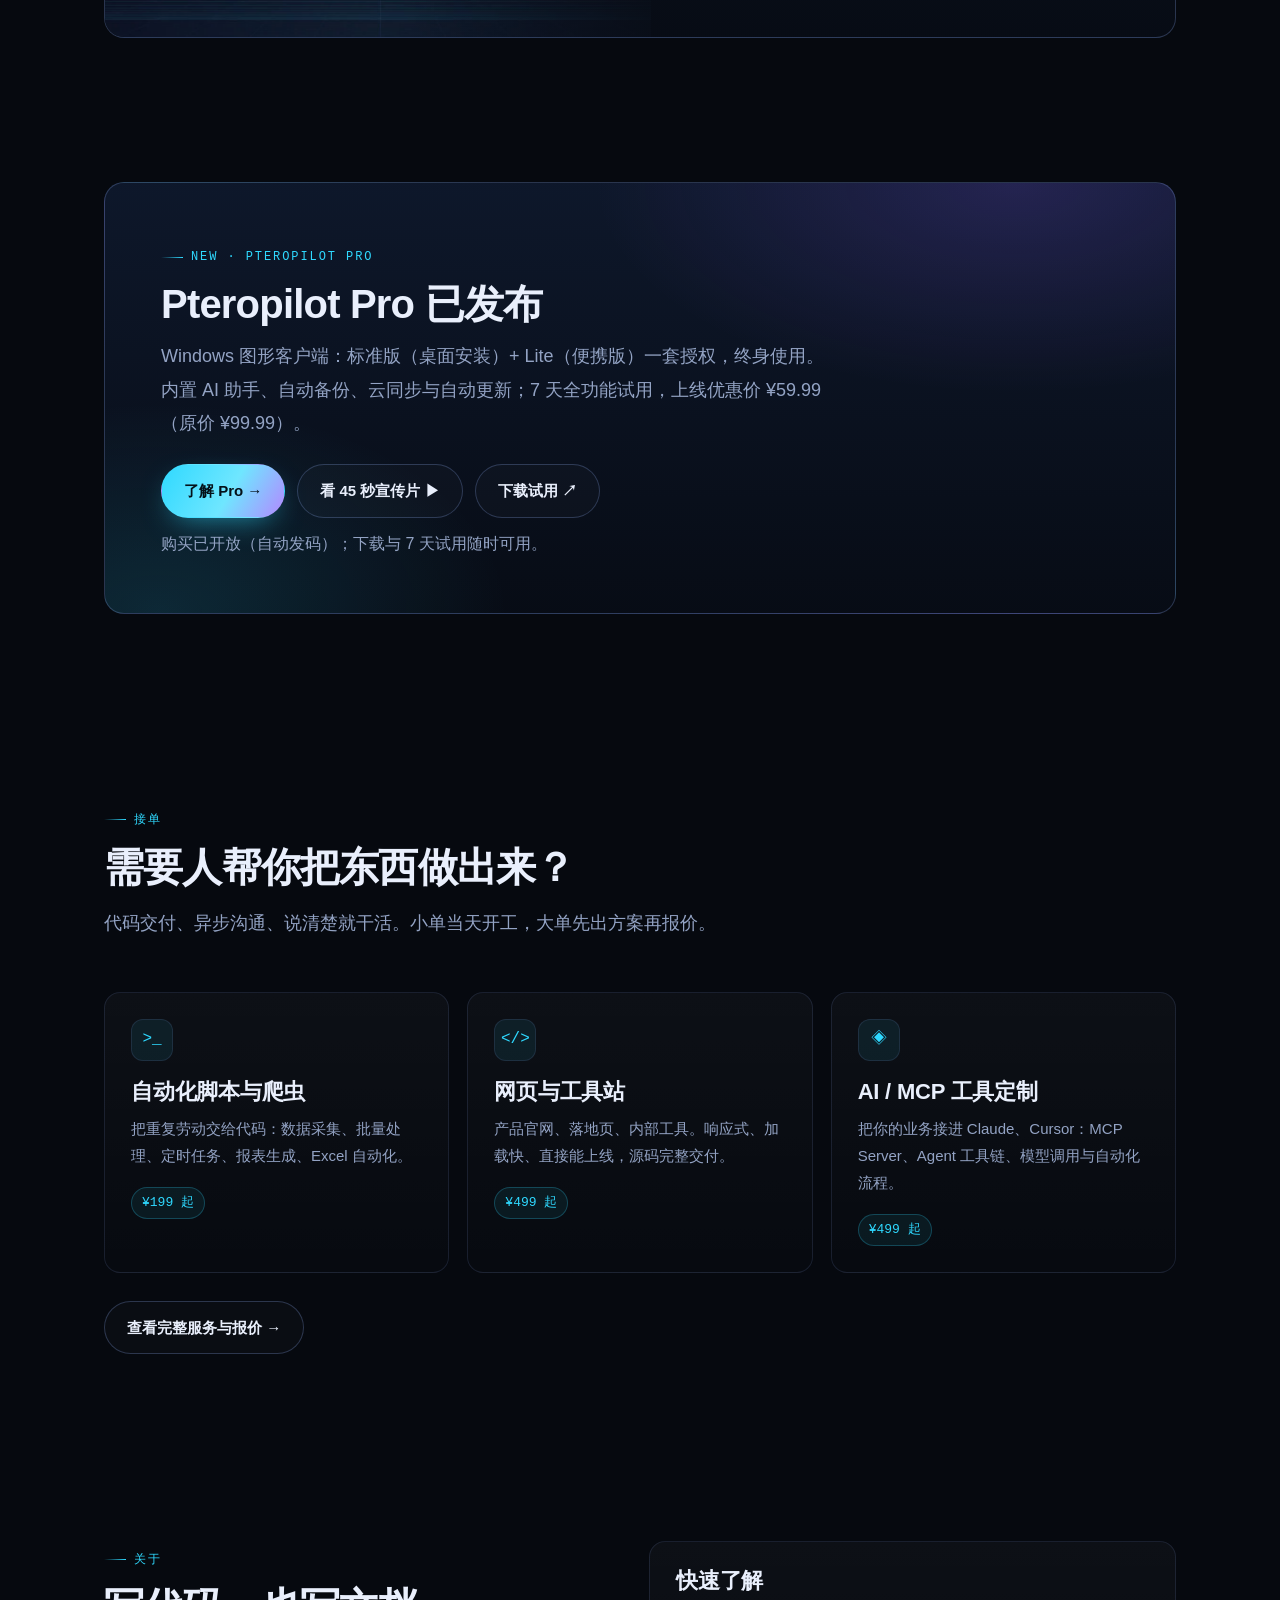
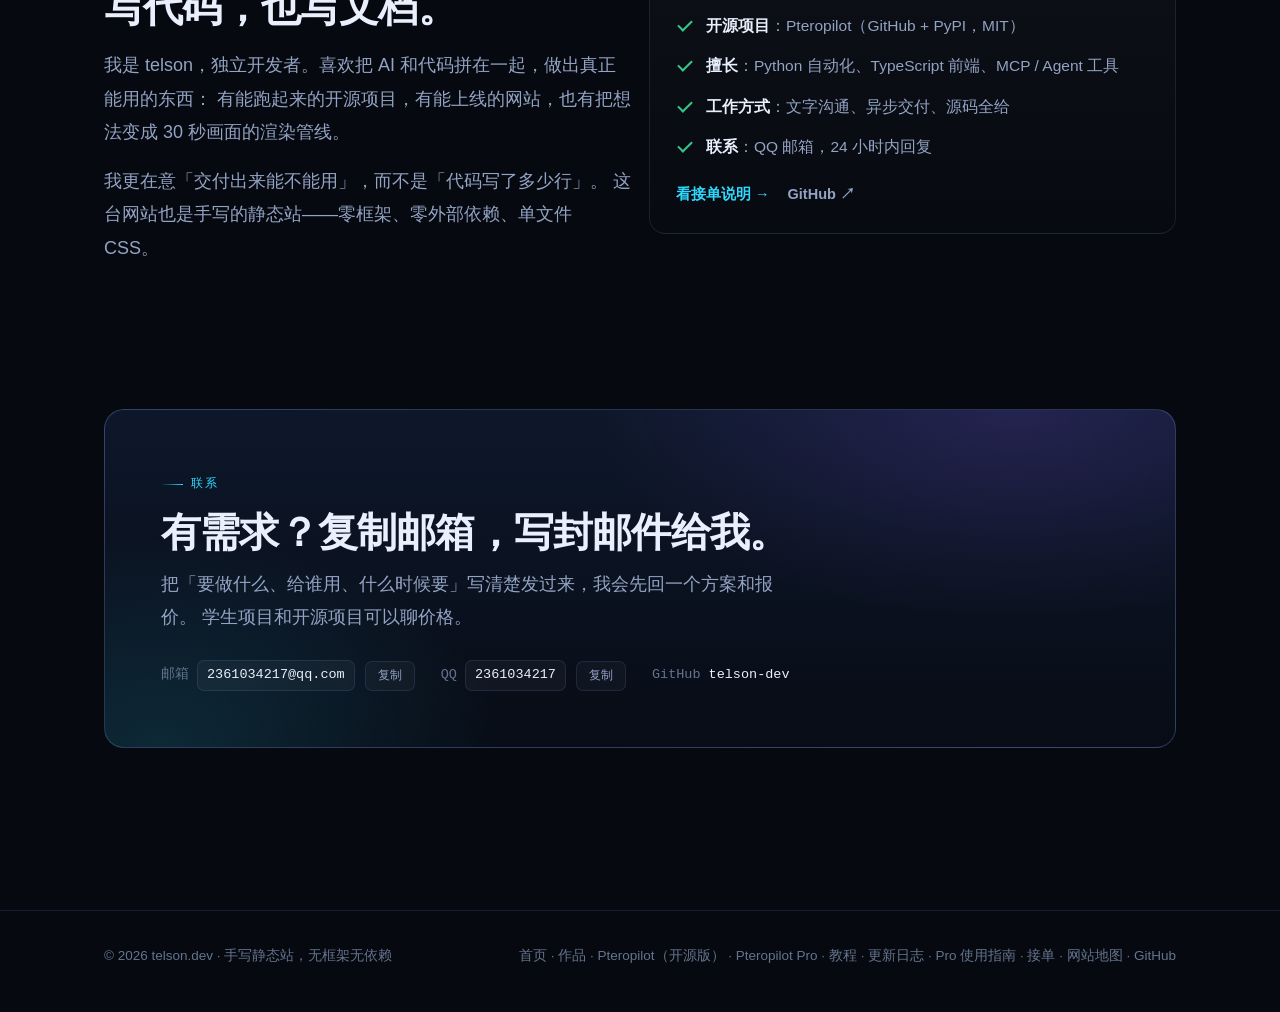
==== commit 48d42403: "fix(site): 全站审计修复（收款平台说错、废弃文案、假指路）+ 统一页脚 + 网站地图 用户反馈「很多页面入口没有或很隐蔽，还有很多过时/错误字样」。 写了个审计脚本跑了全站，查出四类真问题：" ====
--- a/index.html
+++ b/index.html
@@ -272,9 +272,15 @@
   <div class="wrap footer__inner">
     <span>© <span data-year>2026</span> telson.dev · 手写静态站，无框架无依赖</span>
     <span>
-      <a href="projects.html">作品</a> ·
-      <a href="pteropilot.html">Pteropilot</a> ·
-      <a href="services.html">接单</a> ·
+      <a href="index.html" data-zh="首页" data-zh-tw="首頁" data-en="Home">首页</a> ·
+      <a href="projects.html" data-zh="作品" data-zh-tw="作品" data-en="Work">作品</a> ·
+      <a href="pteropilot.html" data-zh="Pteropilot（开源版）" data-zh-tw="Pteropilot（開源版）" data-en="Pteropilot (open source)">Pteropilot（开源版）</a> ·
+      <a href="pro.html">Pteropilot Pro</a> ·
+      <a href="tutorial.html" data-zh="教程" data-zh-tw="教學" data-en="Tutorial">教程</a> ·
+      <a href="changelog.html" data-zh="更新日志" data-zh-tw="更新日誌" data-en="Changelog">更新日志</a> ·
+      <a href="pro-guide.html" data-zh="Pro 使用指南" data-zh-tw="Pro 使用指南" data-en="Pro guide">Pro 使用指南</a> ·
+      <a href="services.html" data-zh="接单" data-zh-tw="接單" data-en="Hire me">接单</a> ·
+      <a href="sitemap.html" data-zh="网站地图" data-zh-tw="網站地圖" data-en="Site map">网站地图</a> ·
       <a href="https://github.com/telson-dev" target="_blank" rel="noopener">GitHub</a>
     </span>
   </div>
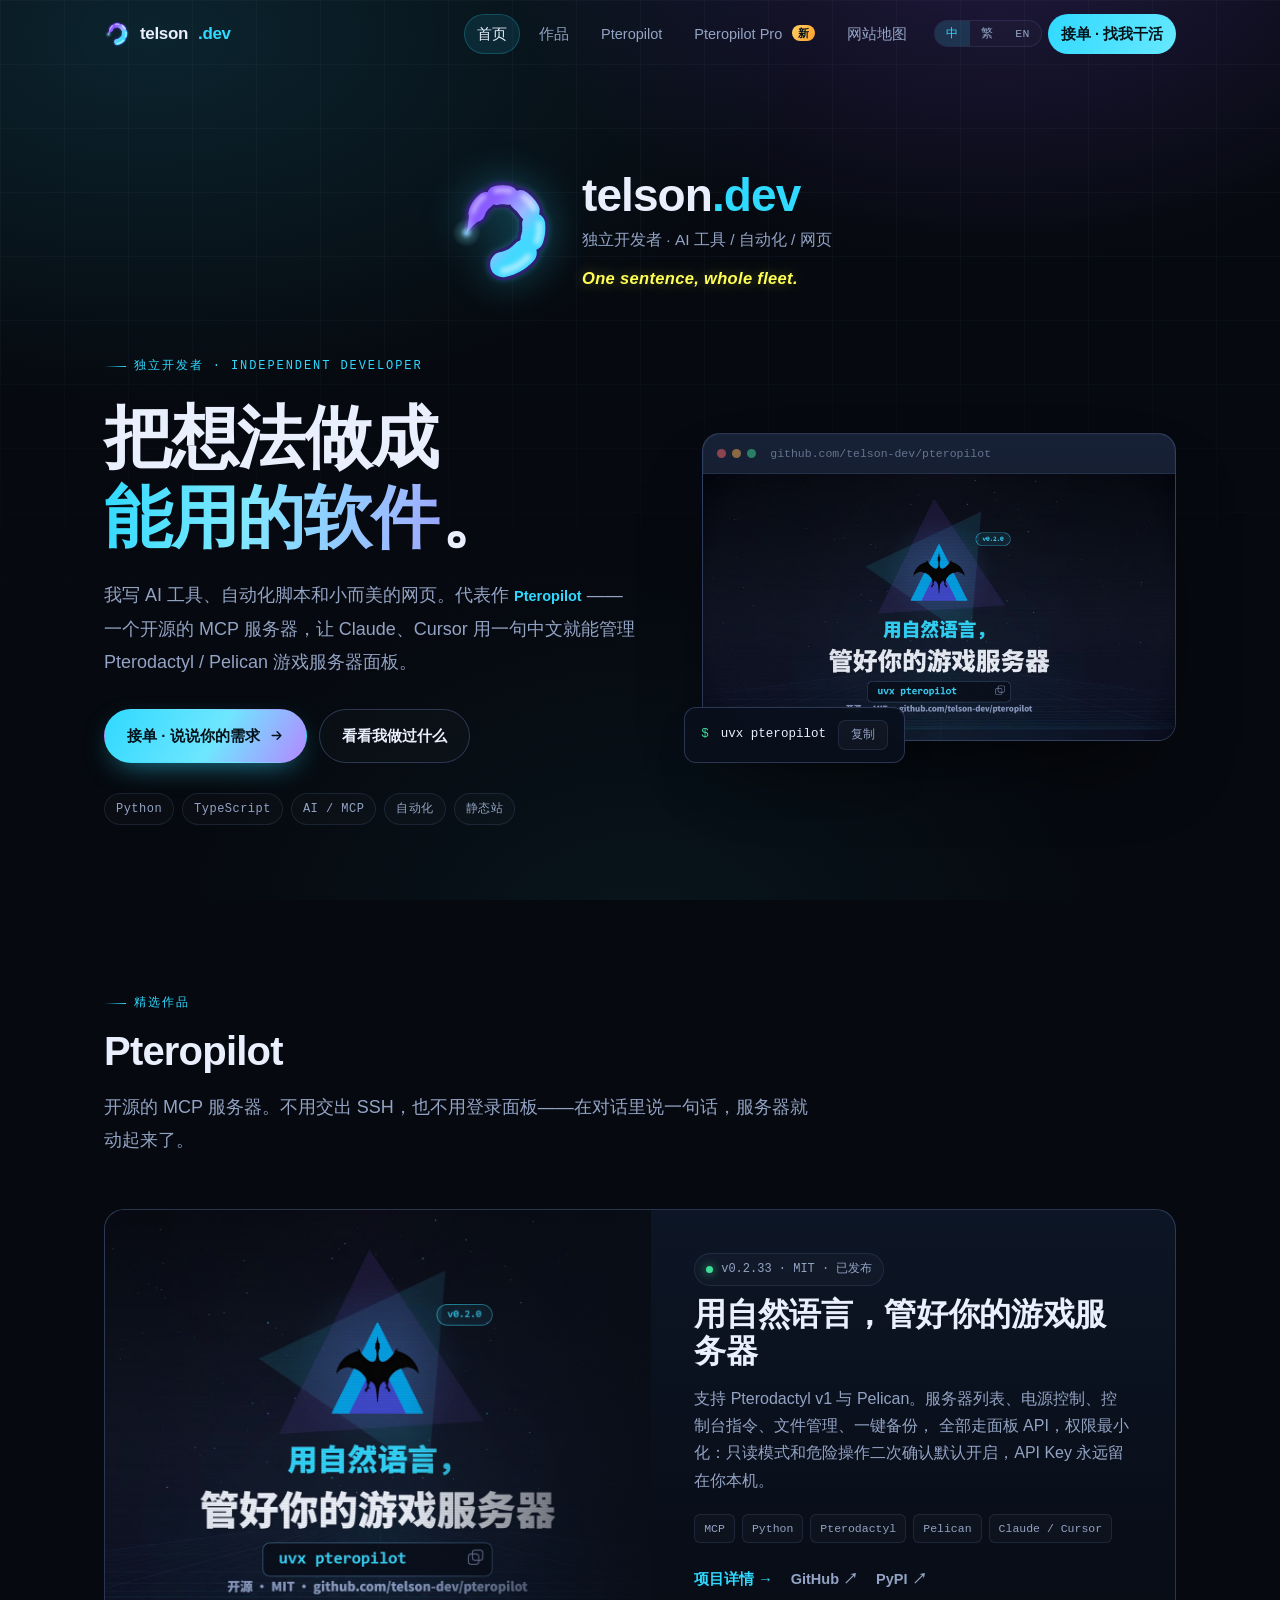
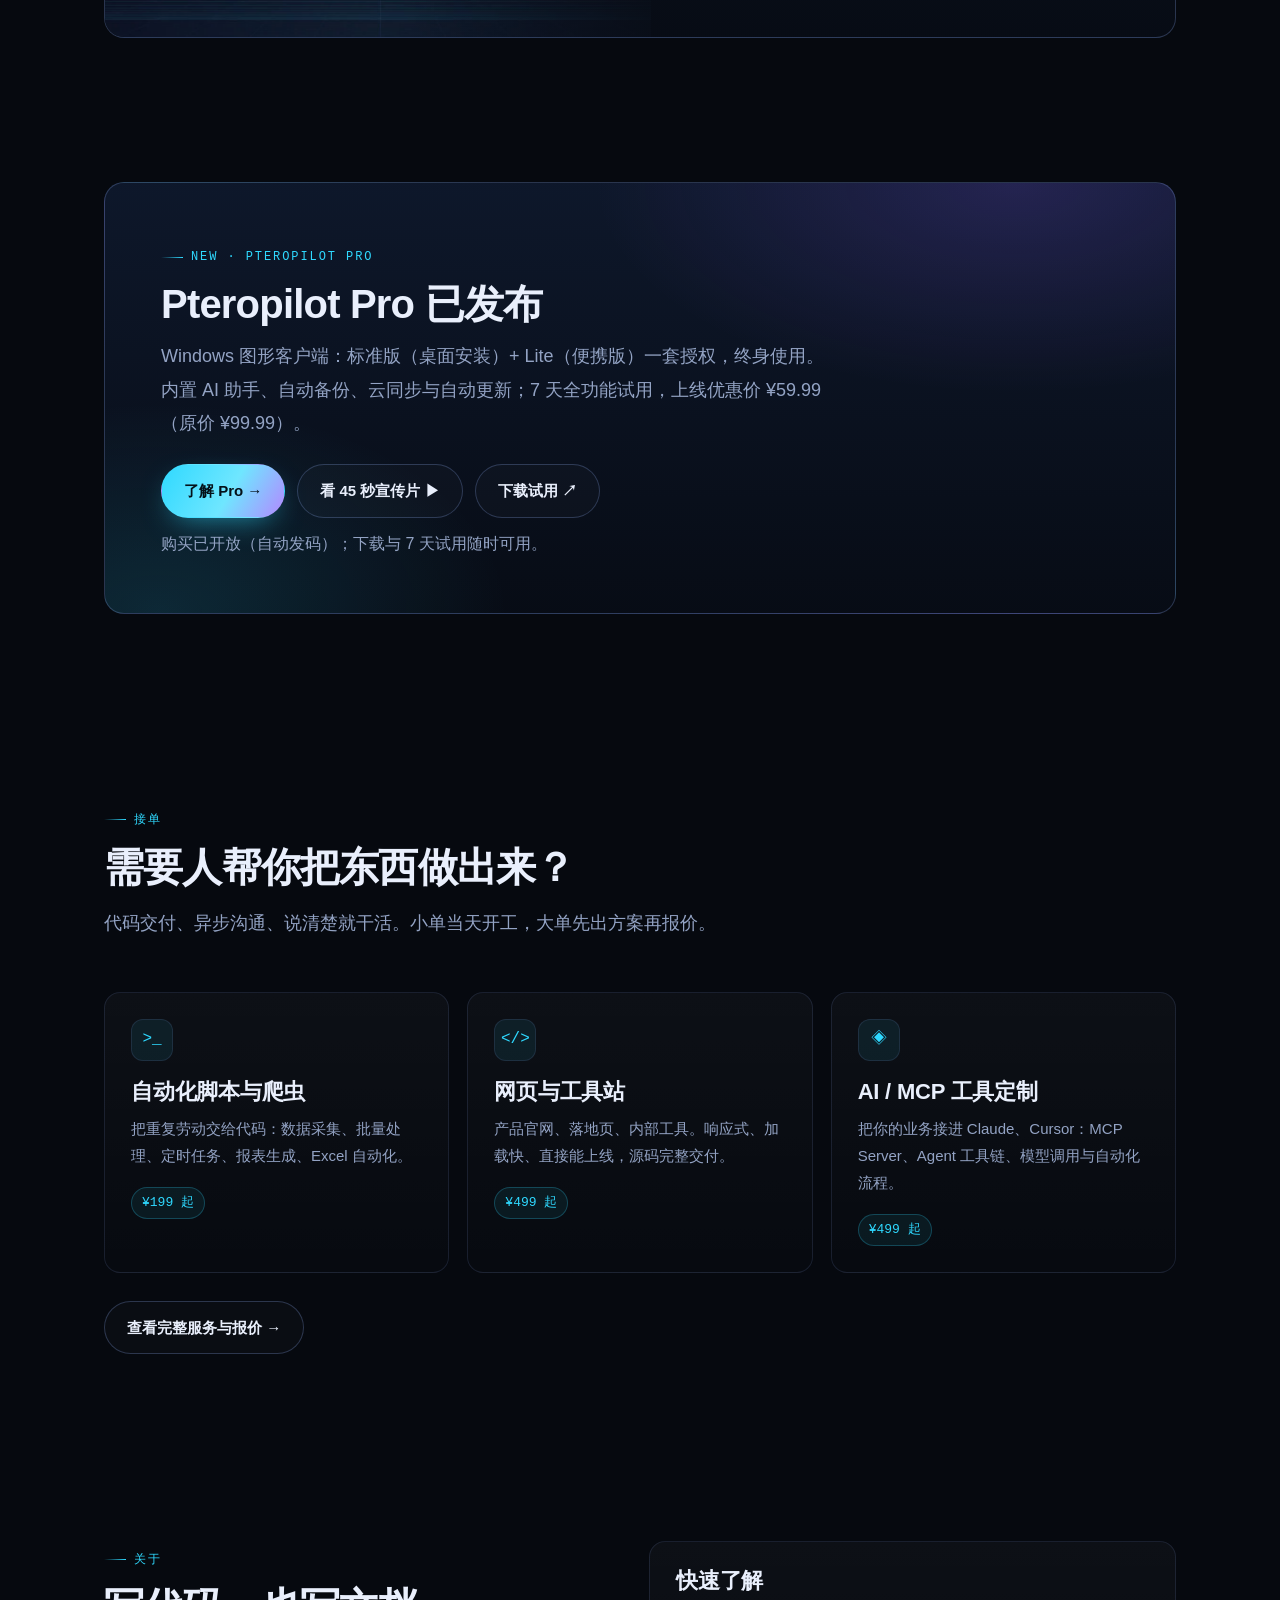
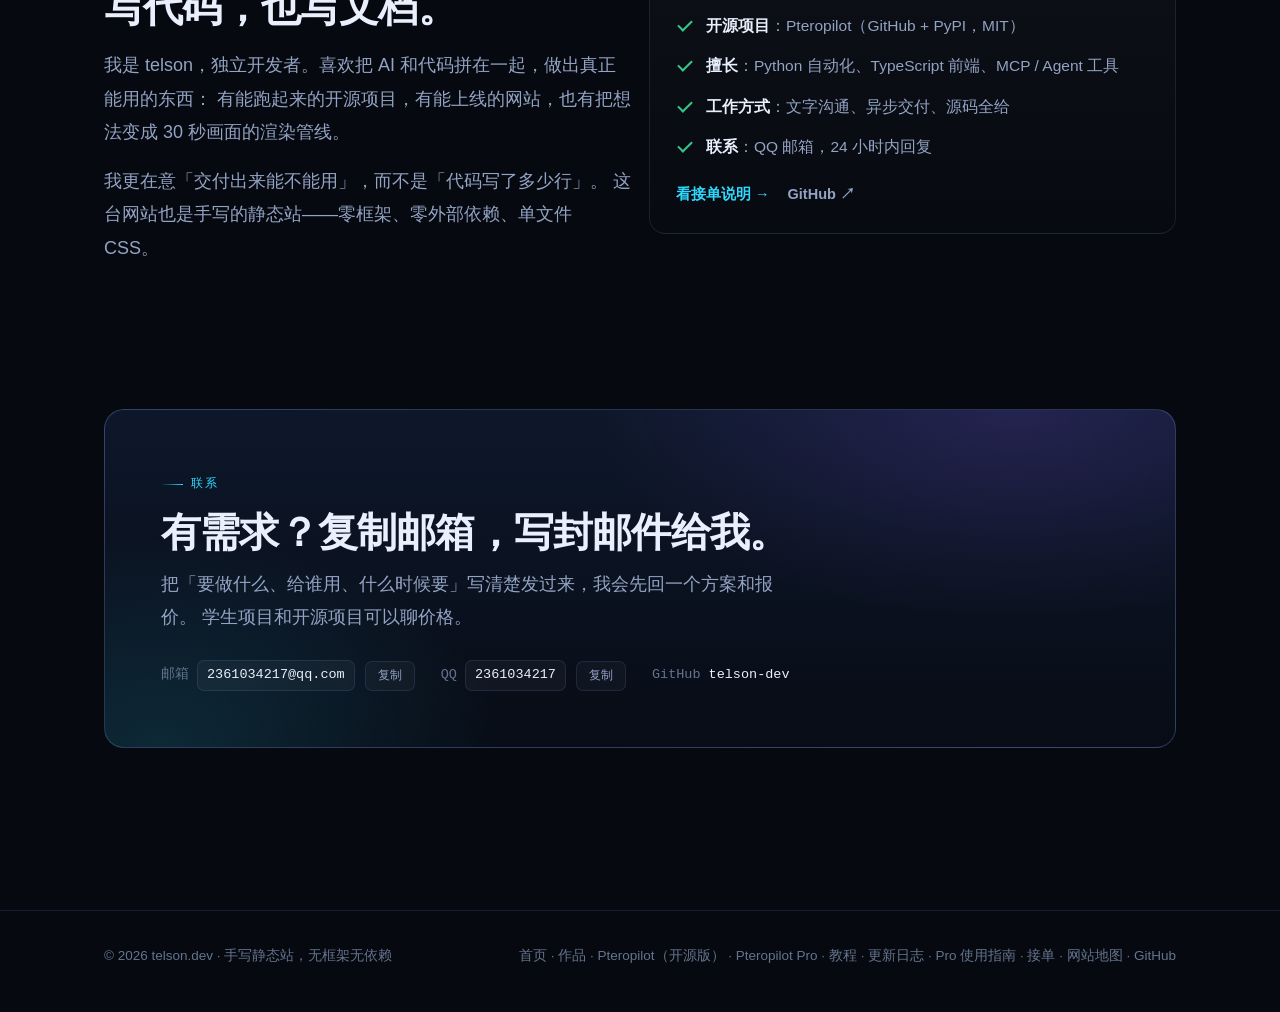
==== commit 8e14a120: "feat(site): 网站地图入口放进 header，并补上两页缺失的移动端菜单按钮 1) 用户要求把网站地图放进 header    10 个页面的导航都在「Pteropilot Pro」之后加了" ====
--- a/index.html
+++ b/index.html
@@ -43,6 +43,7 @@
       <a class="nav__link" href="projects.html">作品</a>
       <a class="nav__link" href="pteropilot.html">Pteropilot</a>
       <a class="nav__link" href="pro.html">Pteropilot Pro <span class="nav-new" data-zh="新" data-zh-tw="新" data-en="NEW">新</span></a>
+      <a class="nav__link" href="sitemap.html" data-zh="网站地图" data-zh-tw="網站地圖" data-en="Site map">网站地图</a>
             <div class="lang-toggle" role="group" aria-label="语言 / Language">
         <button type="button" data-lang="zh" aria-pressed="true">中</button>
         <button type="button" data-lang="zh-TW" aria-pressed="false">繁</button>
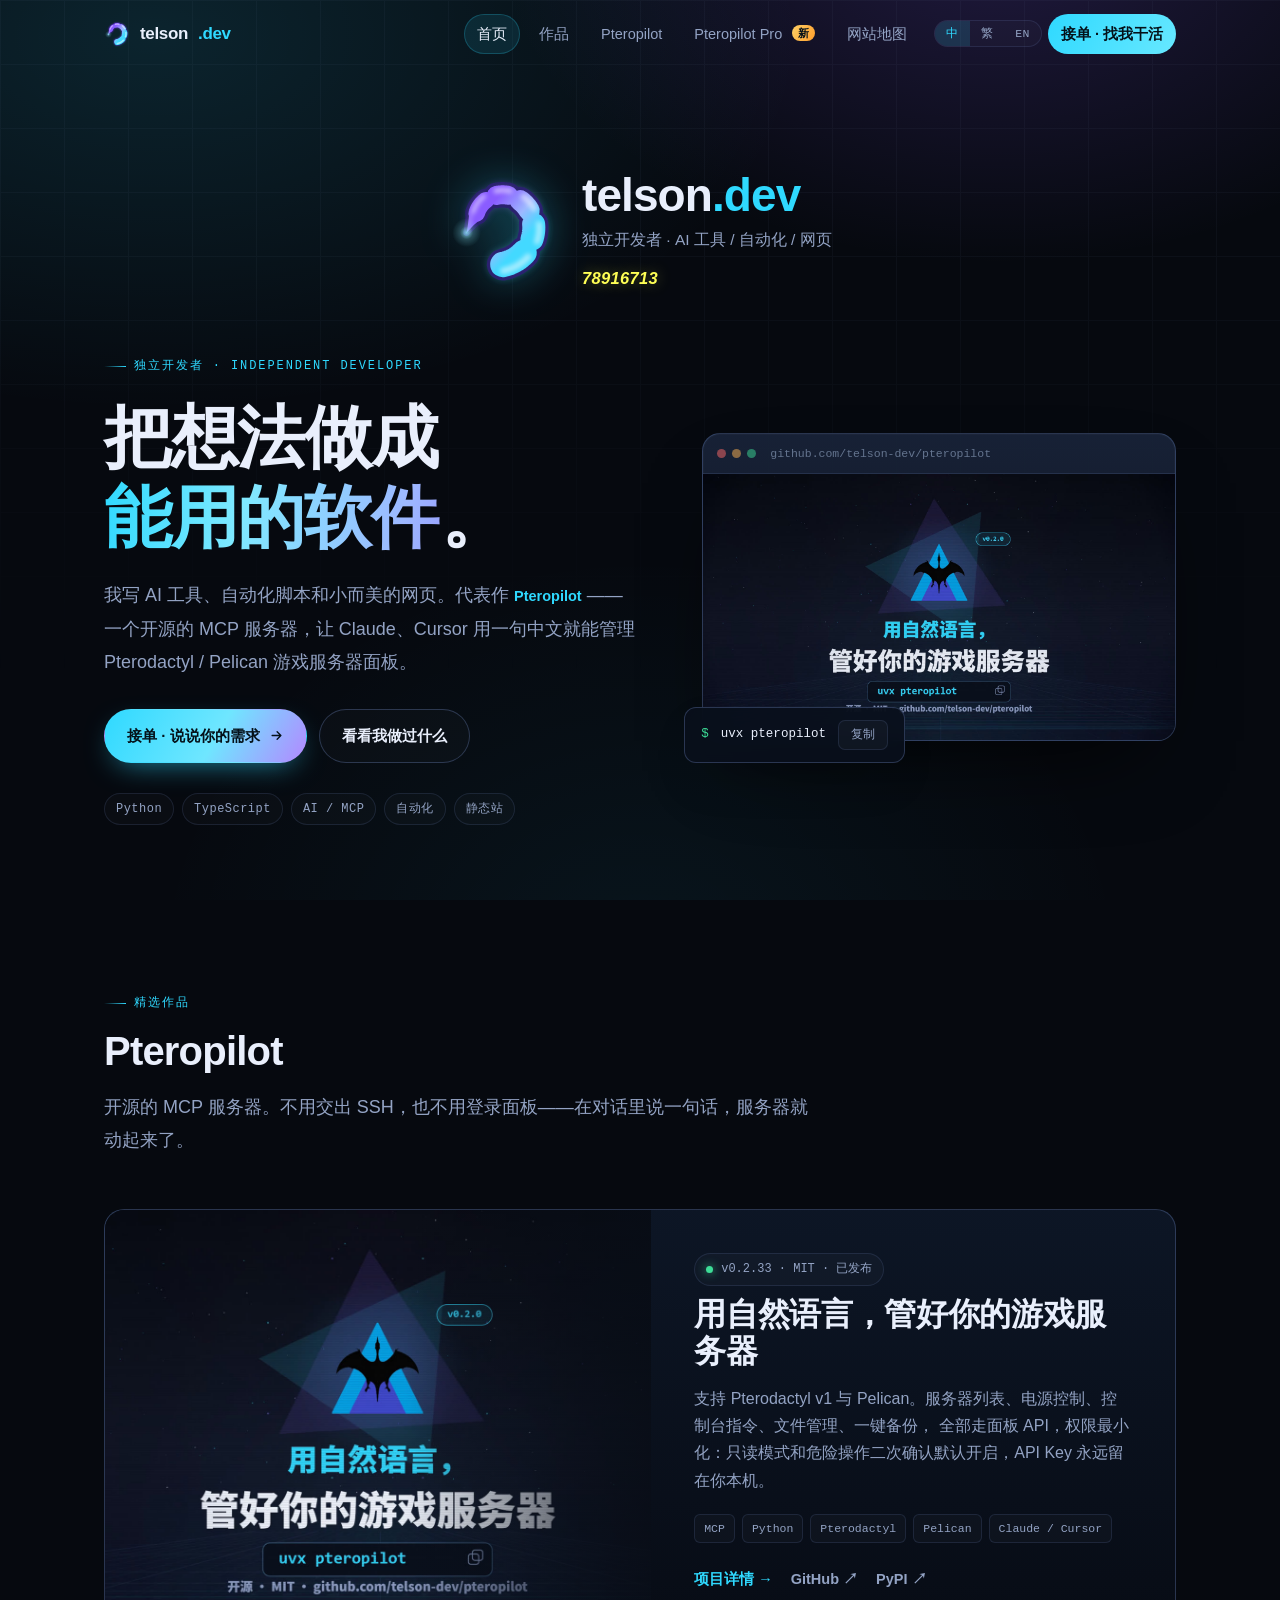
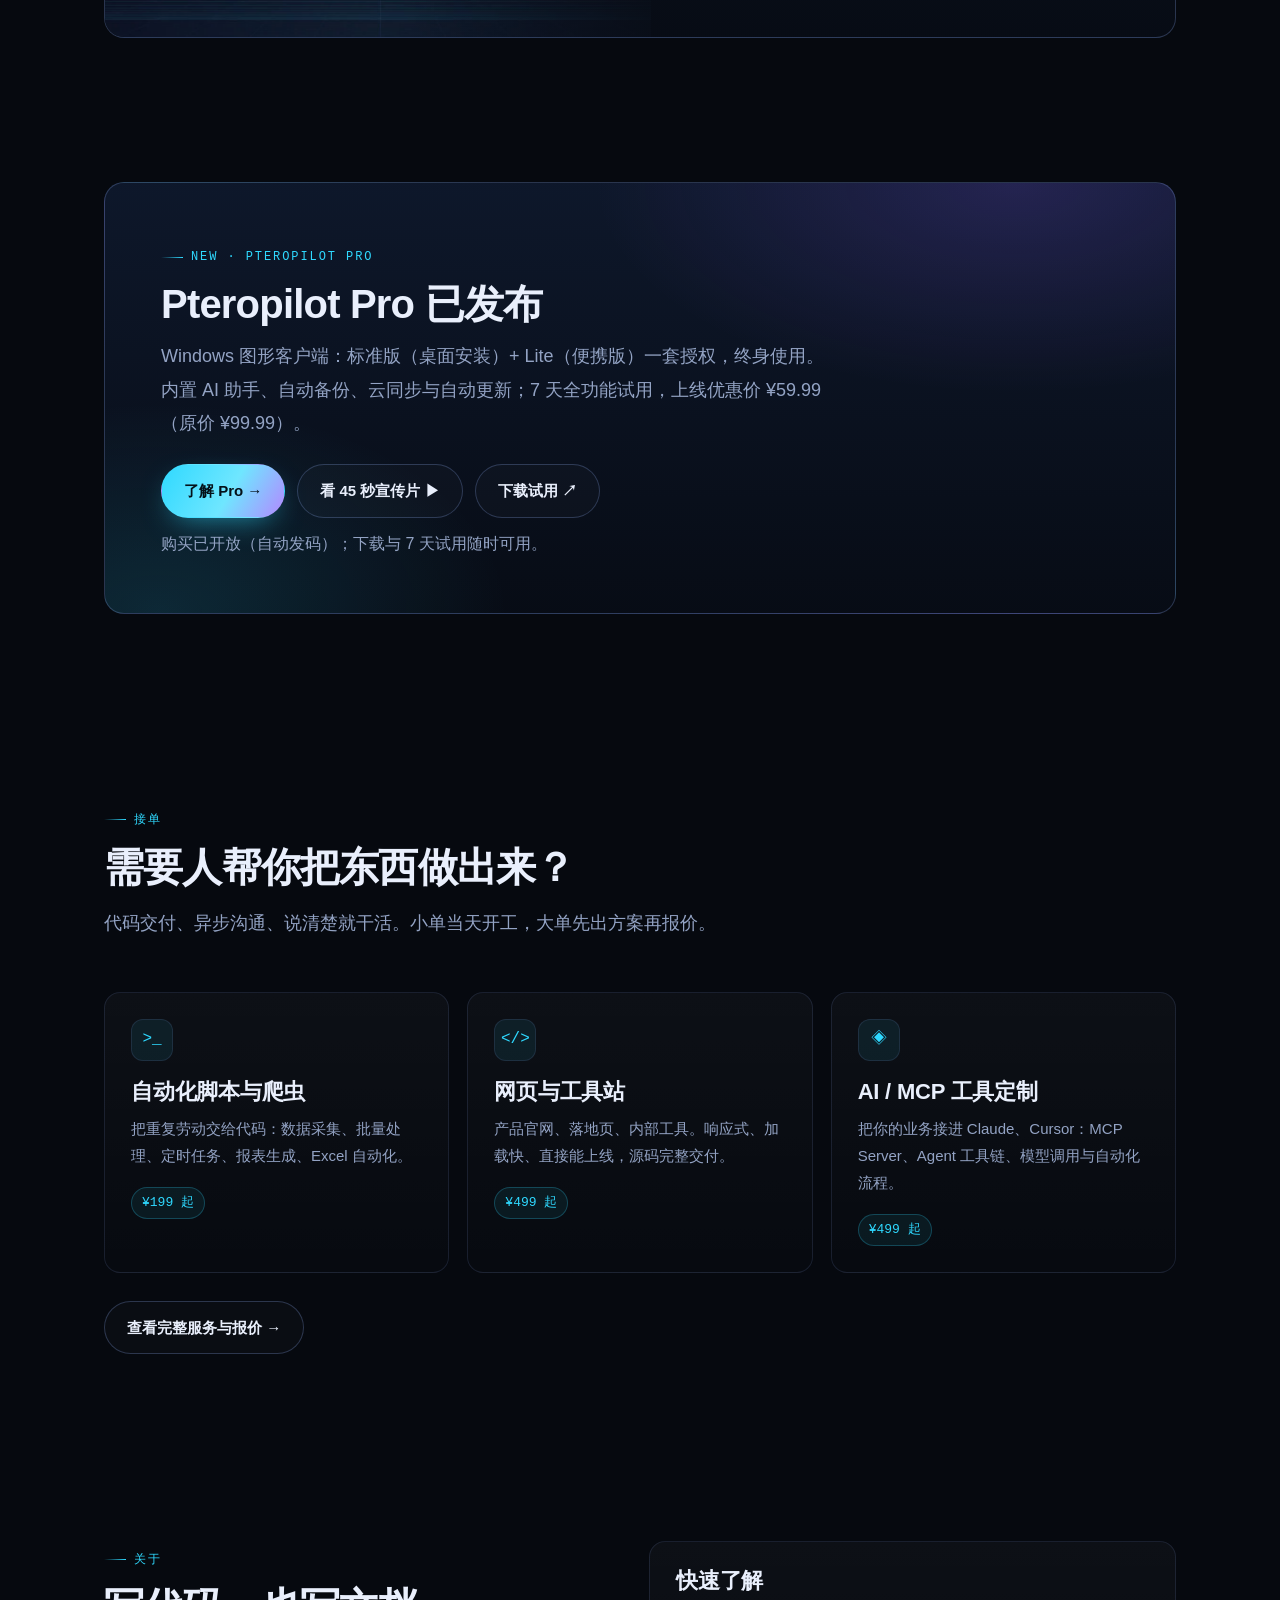
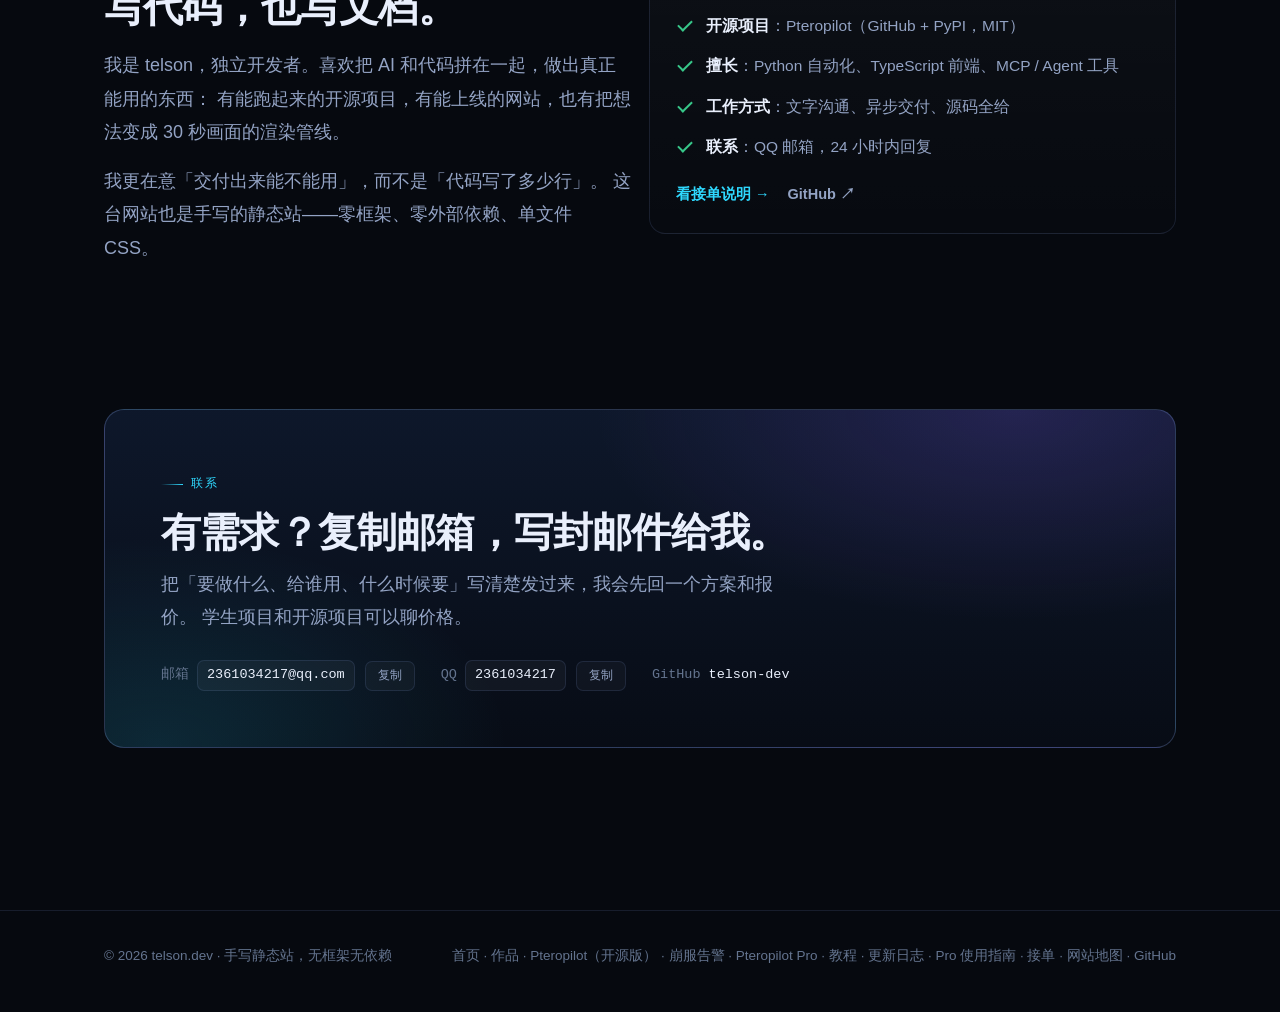
==== commit 1cf2a008: "feat(site): 新增 alerts.html —— 告警与备份看护单独成页 告警体系（状态 / 负载 / 备份三路通知）此前只散落在 README 和 pteropilot.html 的一个代" ====
--- a/index.html
+++ b/index.html
@@ -276,6 +276,7 @@
       <a href="index.html" data-zh="首页" data-zh-tw="首頁" data-en="Home">首页</a> ·
       <a href="projects.html" data-zh="作品" data-zh-tw="作品" data-en="Work">作品</a> ·
       <a href="pteropilot.html" data-zh="Pteropilot（开源版）" data-zh-tw="Pteropilot（開源版）" data-en="Pteropilot (open source)">Pteropilot（开源版）</a> ·
+      <a href="alerts.html" data-zh="崩服告警" data-zh-tw="崩服告警" data-en="Alerts">崩服告警</a> ·
       <a href="pro.html">Pteropilot Pro</a> ·
       <a href="tutorial.html" data-zh="教程" data-zh-tw="教學" data-en="Tutorial">教程</a> ·
       <a href="changelog.html" data-zh="更新日志" data-zh-tw="更新日誌" data-en="Changelog">更新日志</a> ·
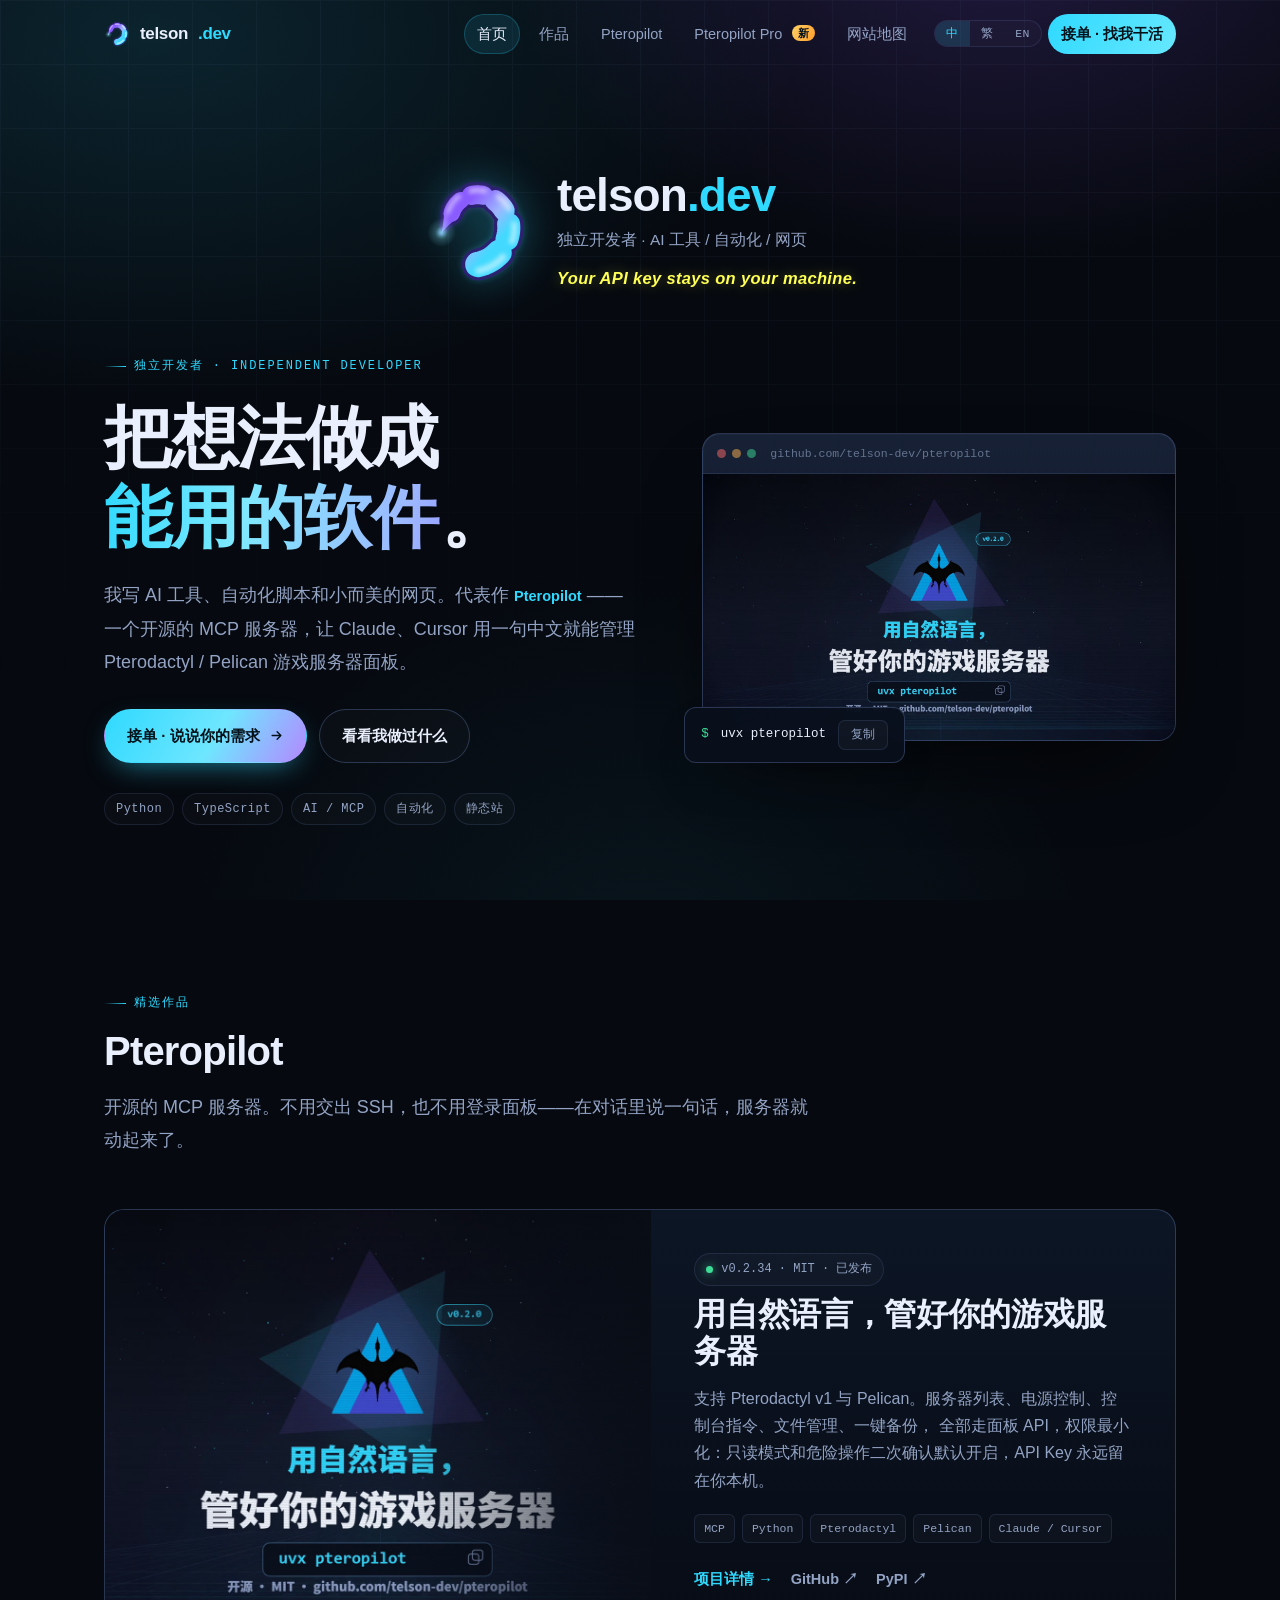
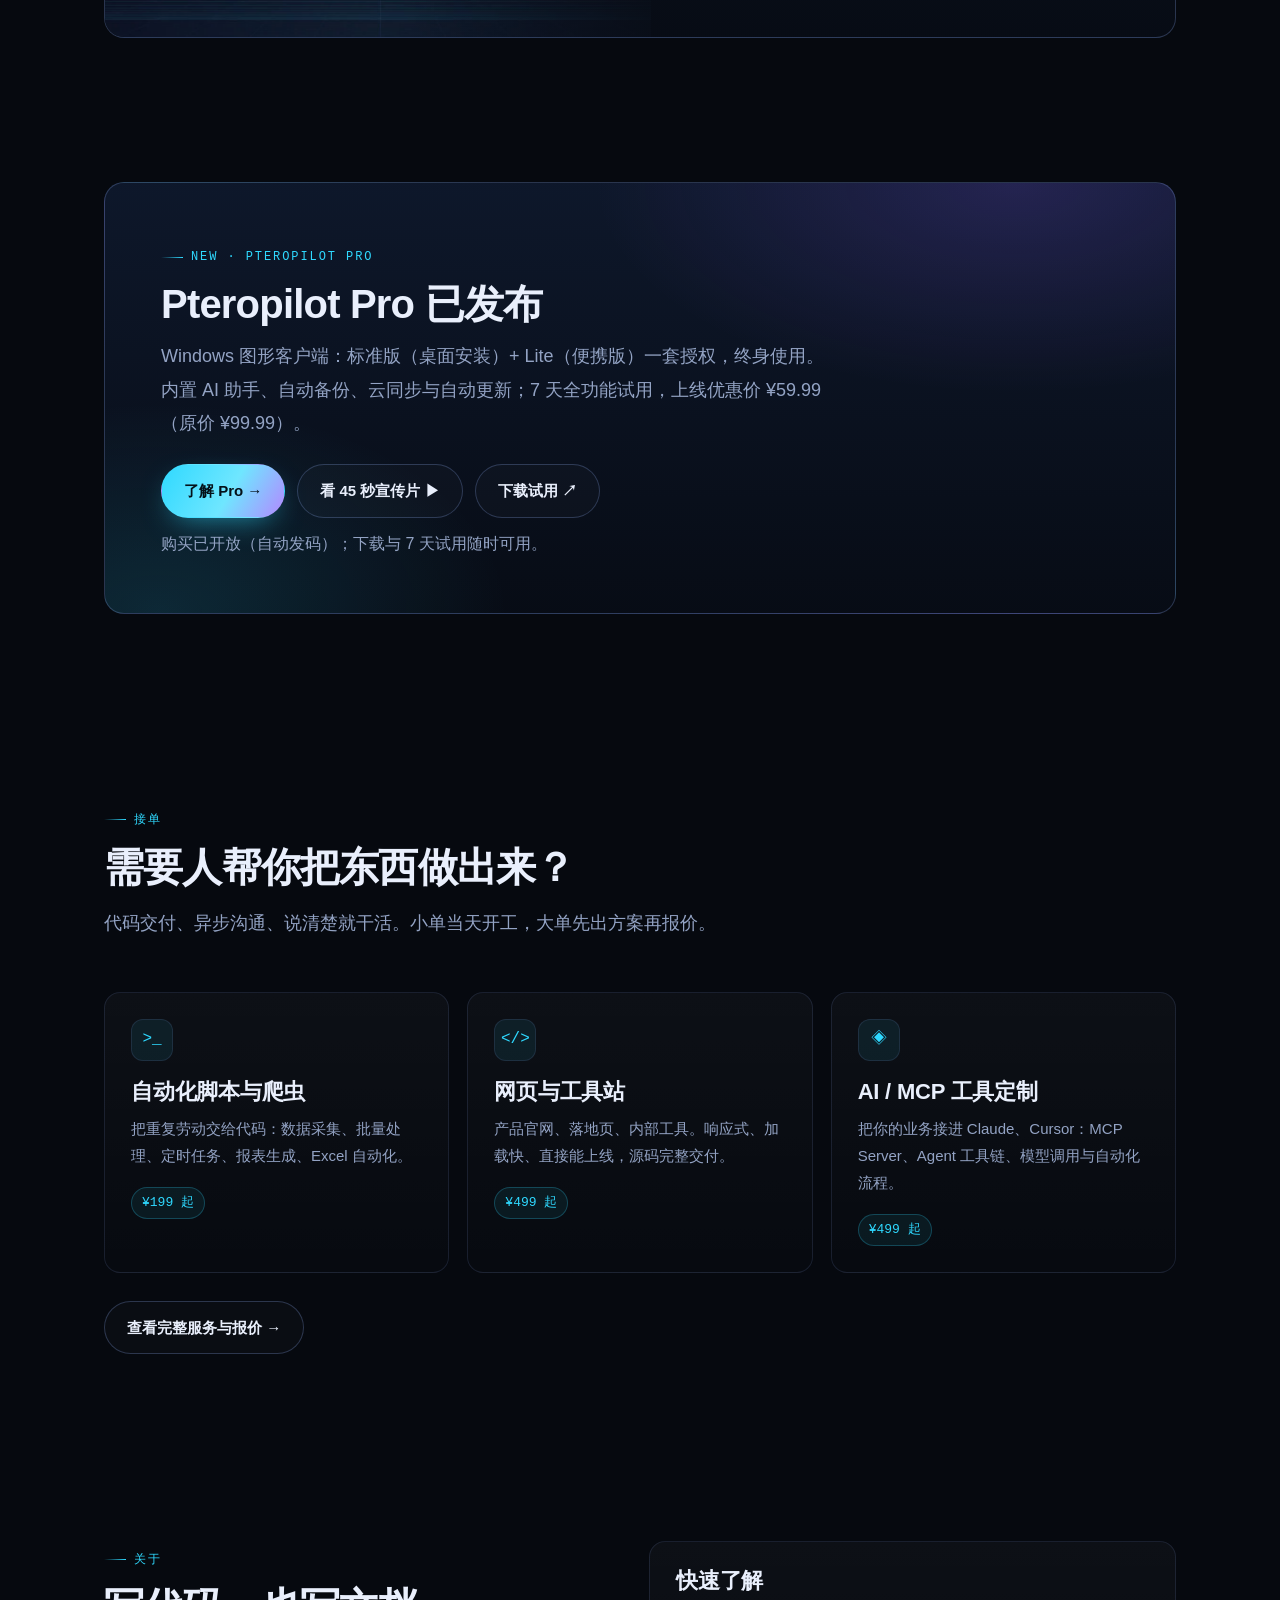
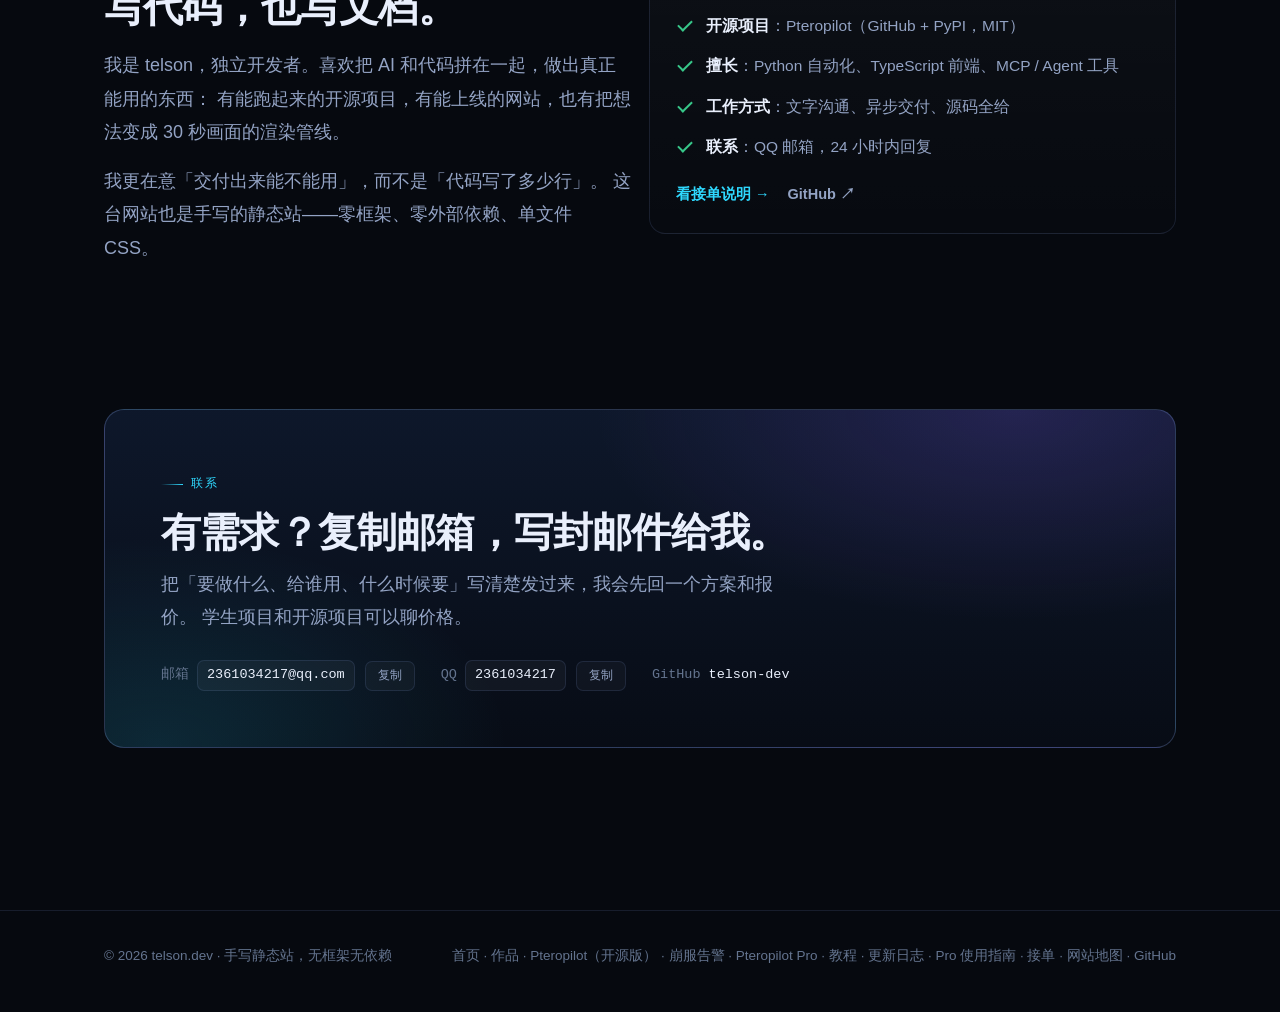
==== commit aed7b7f8: "release(site): 版本角标与更新日志升到 0.2.34 代码那边发了 v0.2.34（GitHub Releases 已挂 whl + sdist），站点跟上：  - changelog." ====
--- a/index.html
+++ b/index.html
@@ -130,7 +130,7 @@
           <img src="assets/img/cover.jpg" alt="Pteropilot 30 秒宣传片画面" loading="lazy" width="1600" height="900">
         </div>
         <div class="feature__body">
-          <span class="page-hero__badge"><span class="dot-live"></span><span data-version>v0.2.33 · MIT · 已发布</span></span>
+          <span class="page-hero__badge"><span class="dot-live"></span><span data-version>v0.2.34 · MIT · 已发布</span></span>
           <h3>用自然语言，管好你的游戏服务器</h3>
           <p>
             支持 Pterodactyl v1 与 Pelican。服务器列表、电源控制、控制台指令、文件管理、一键备份，
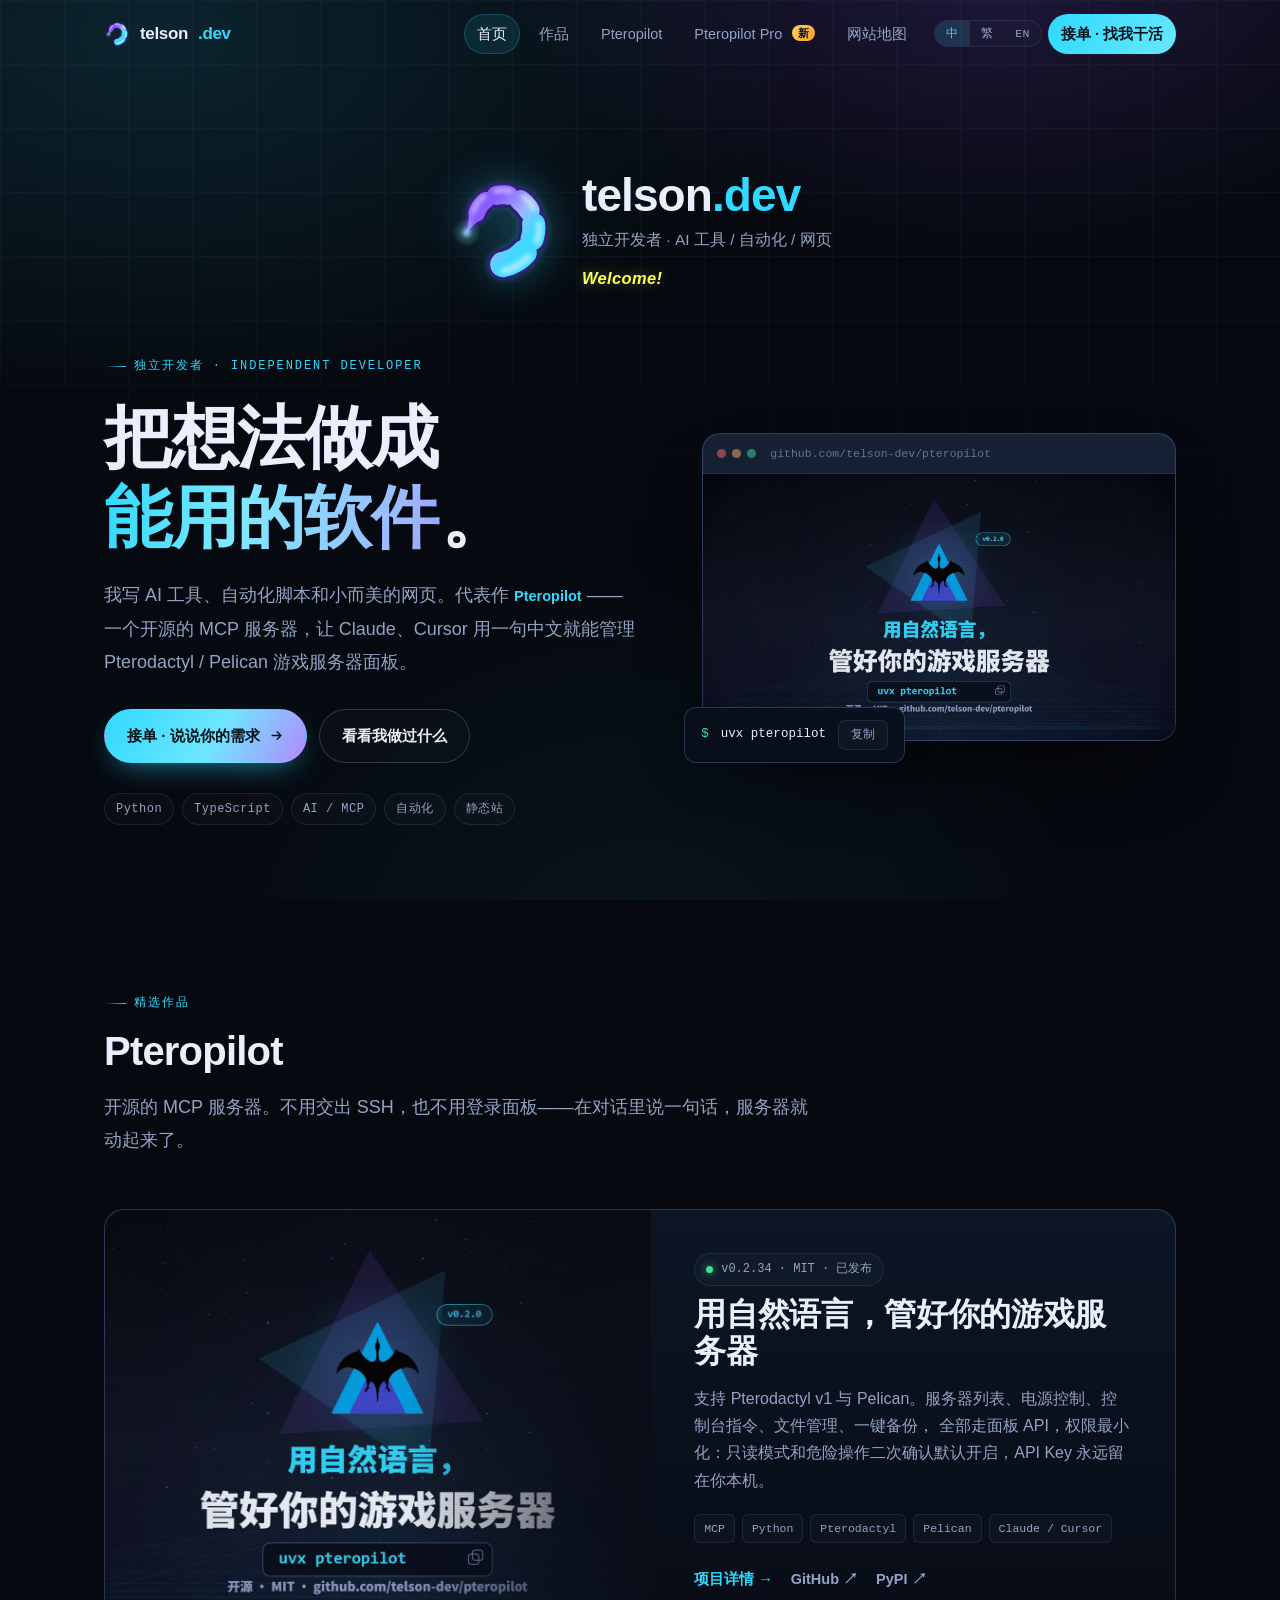
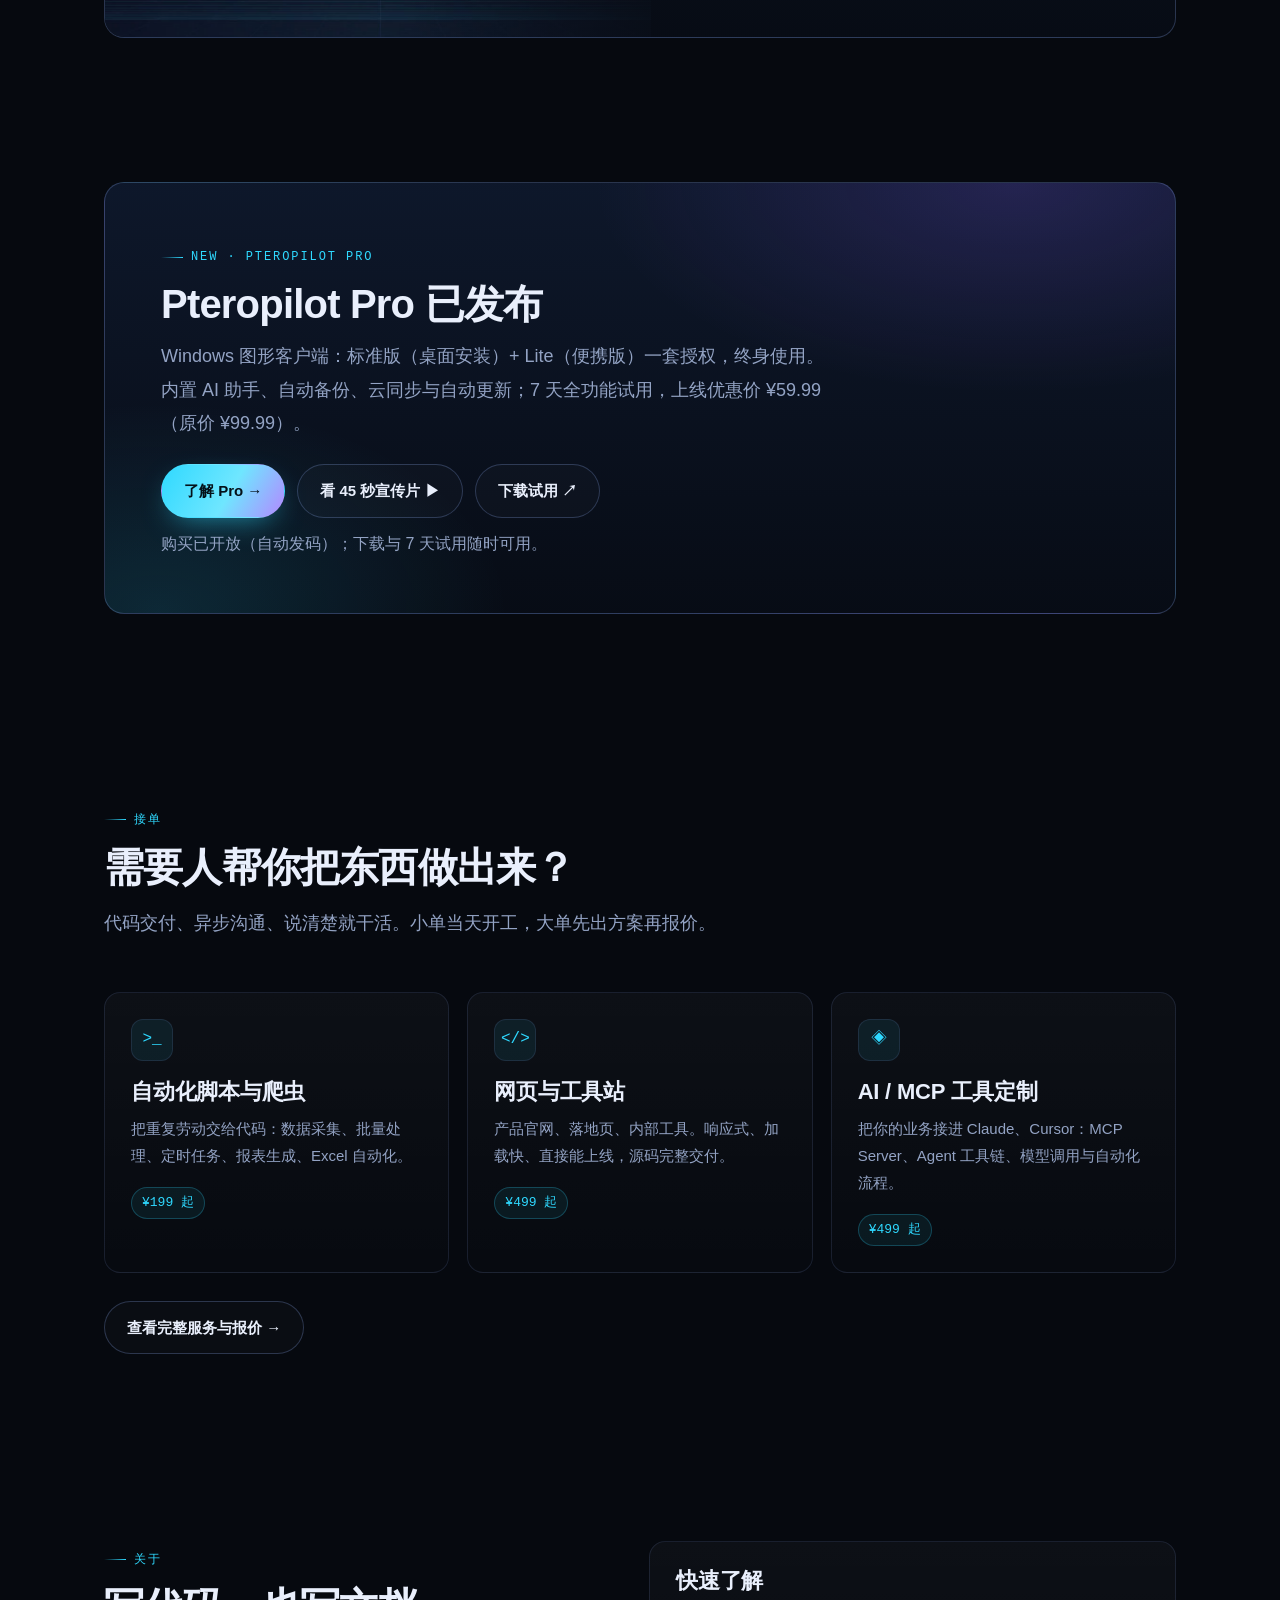
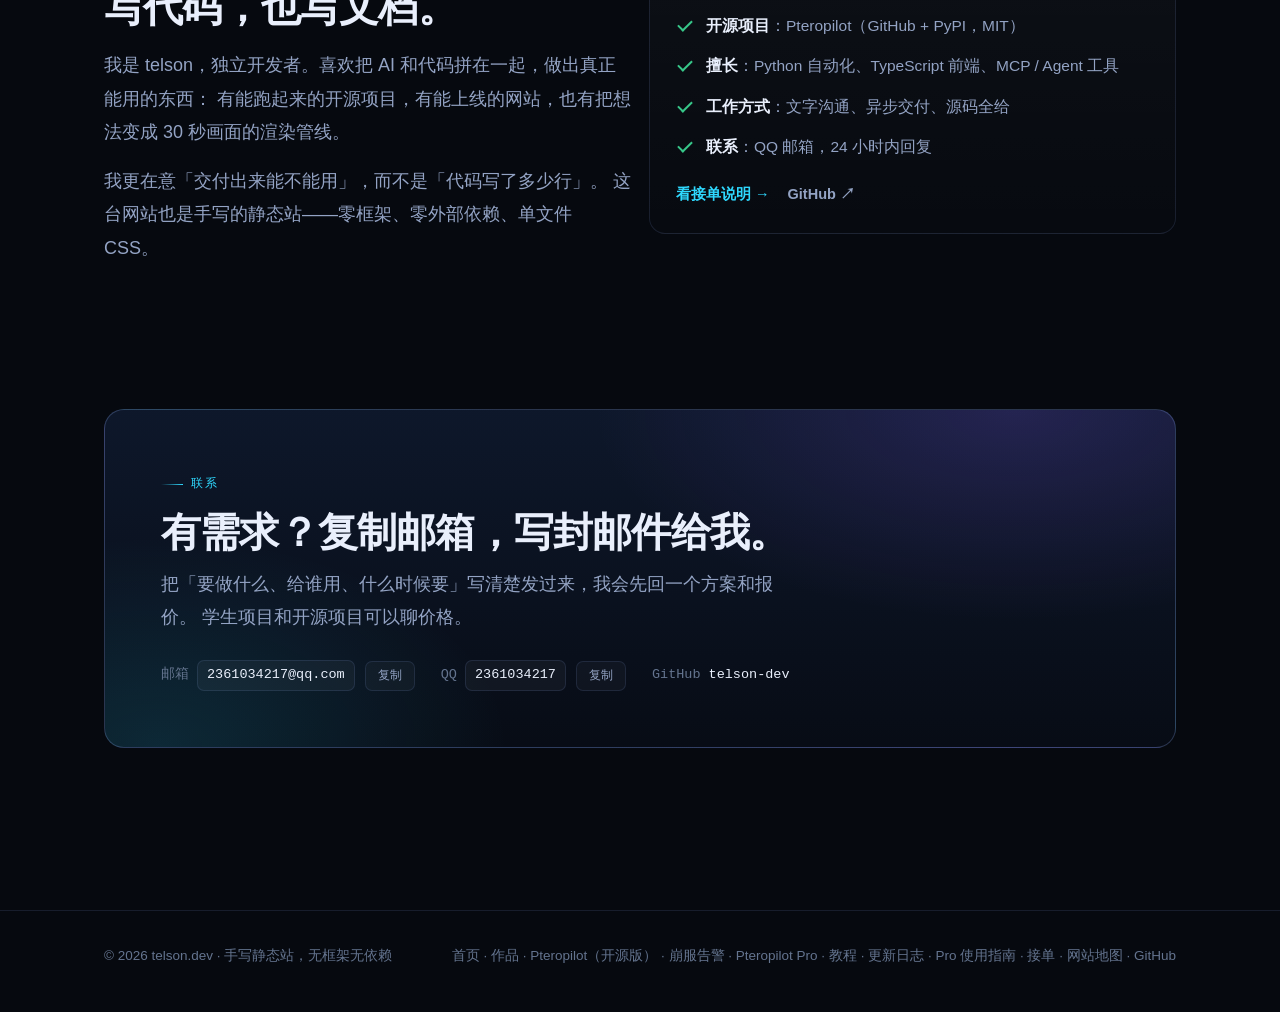
==== commit d83acb98: "feat(site): 影片跟着界面语言换字幕（三语 1080p） 站点是三语，但嵌的影片一直只有简中版 —— 切到 English 页面，片子里仍然是中文 字幕，读起来很割裂。三语 4K 母版早就有" ====
--- a/index.html
+++ b/index.html
@@ -288,6 +288,6 @@
   </div>
 </footer>
 
-<script src="assets/js/main.js?v=20261026e" defer></script>
+<script src="assets/js/main.js?v=20261116a" defer></script>
 </body>
 </html>
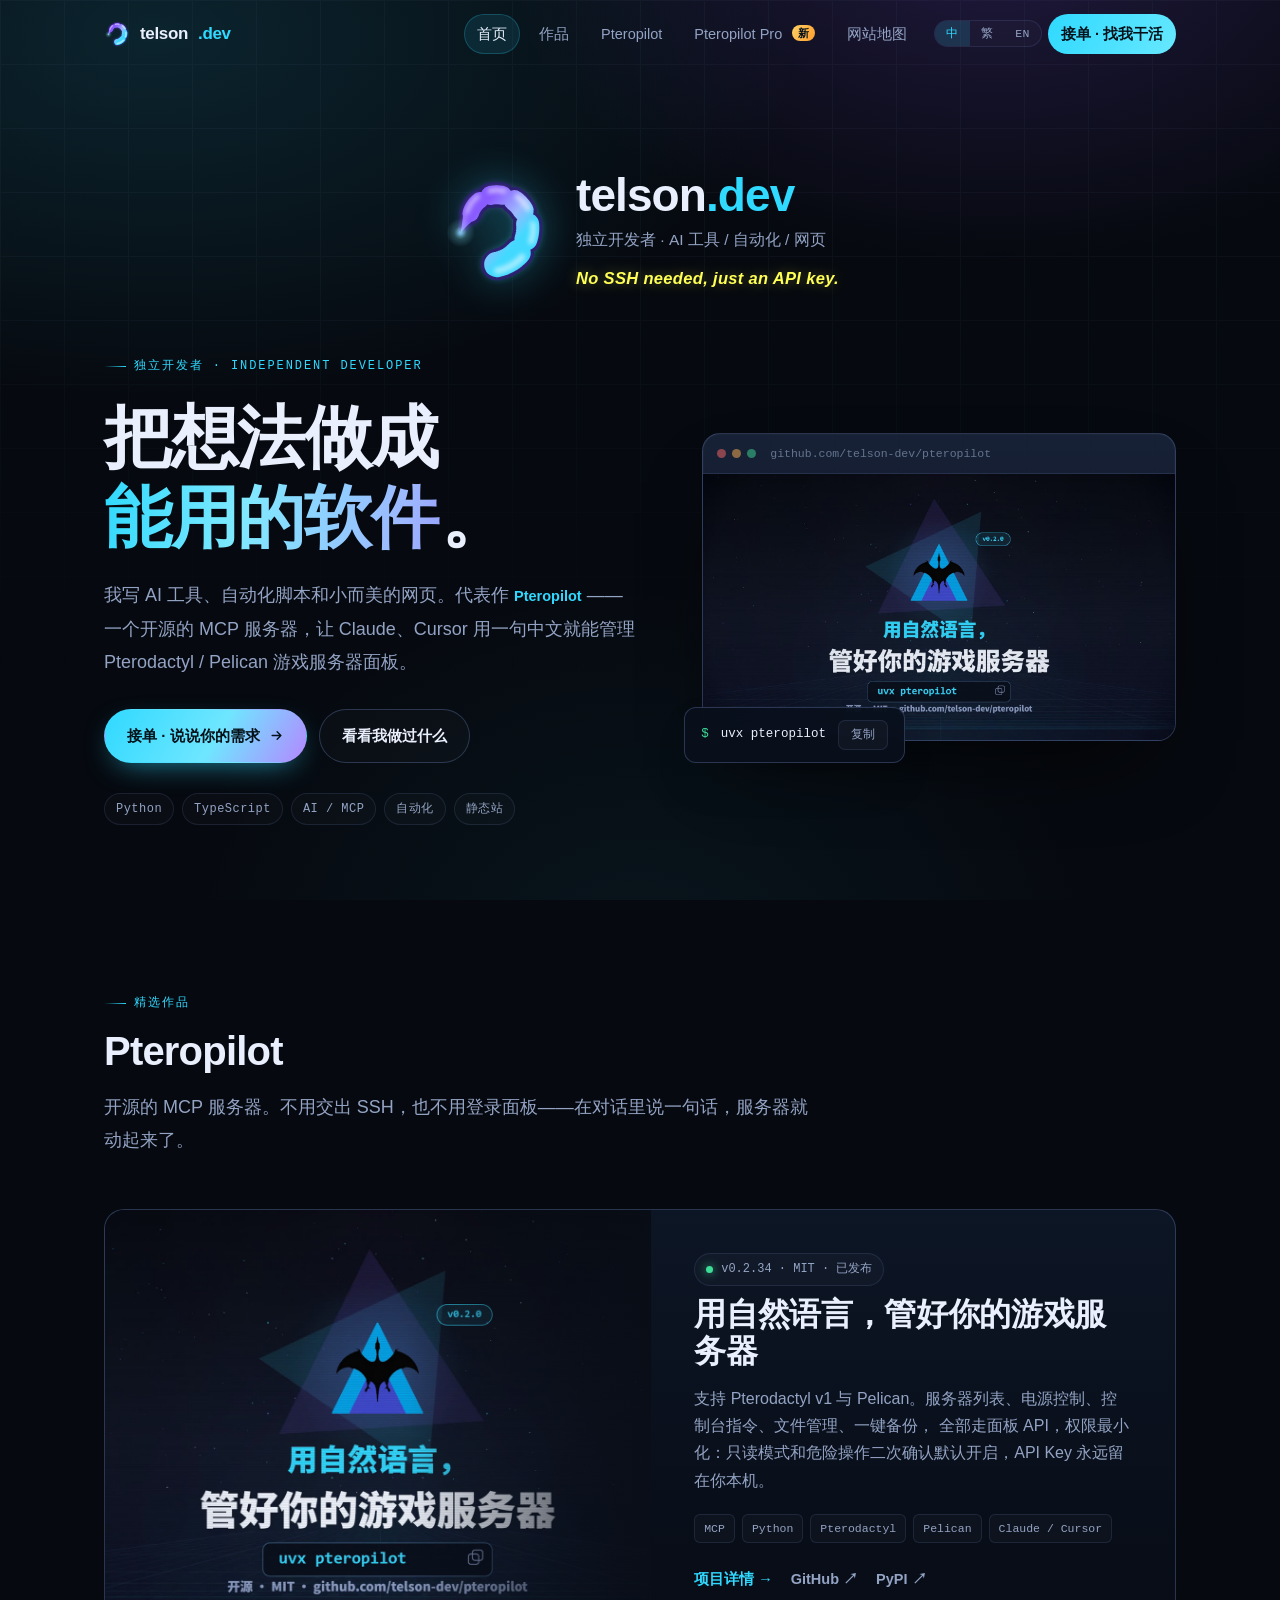
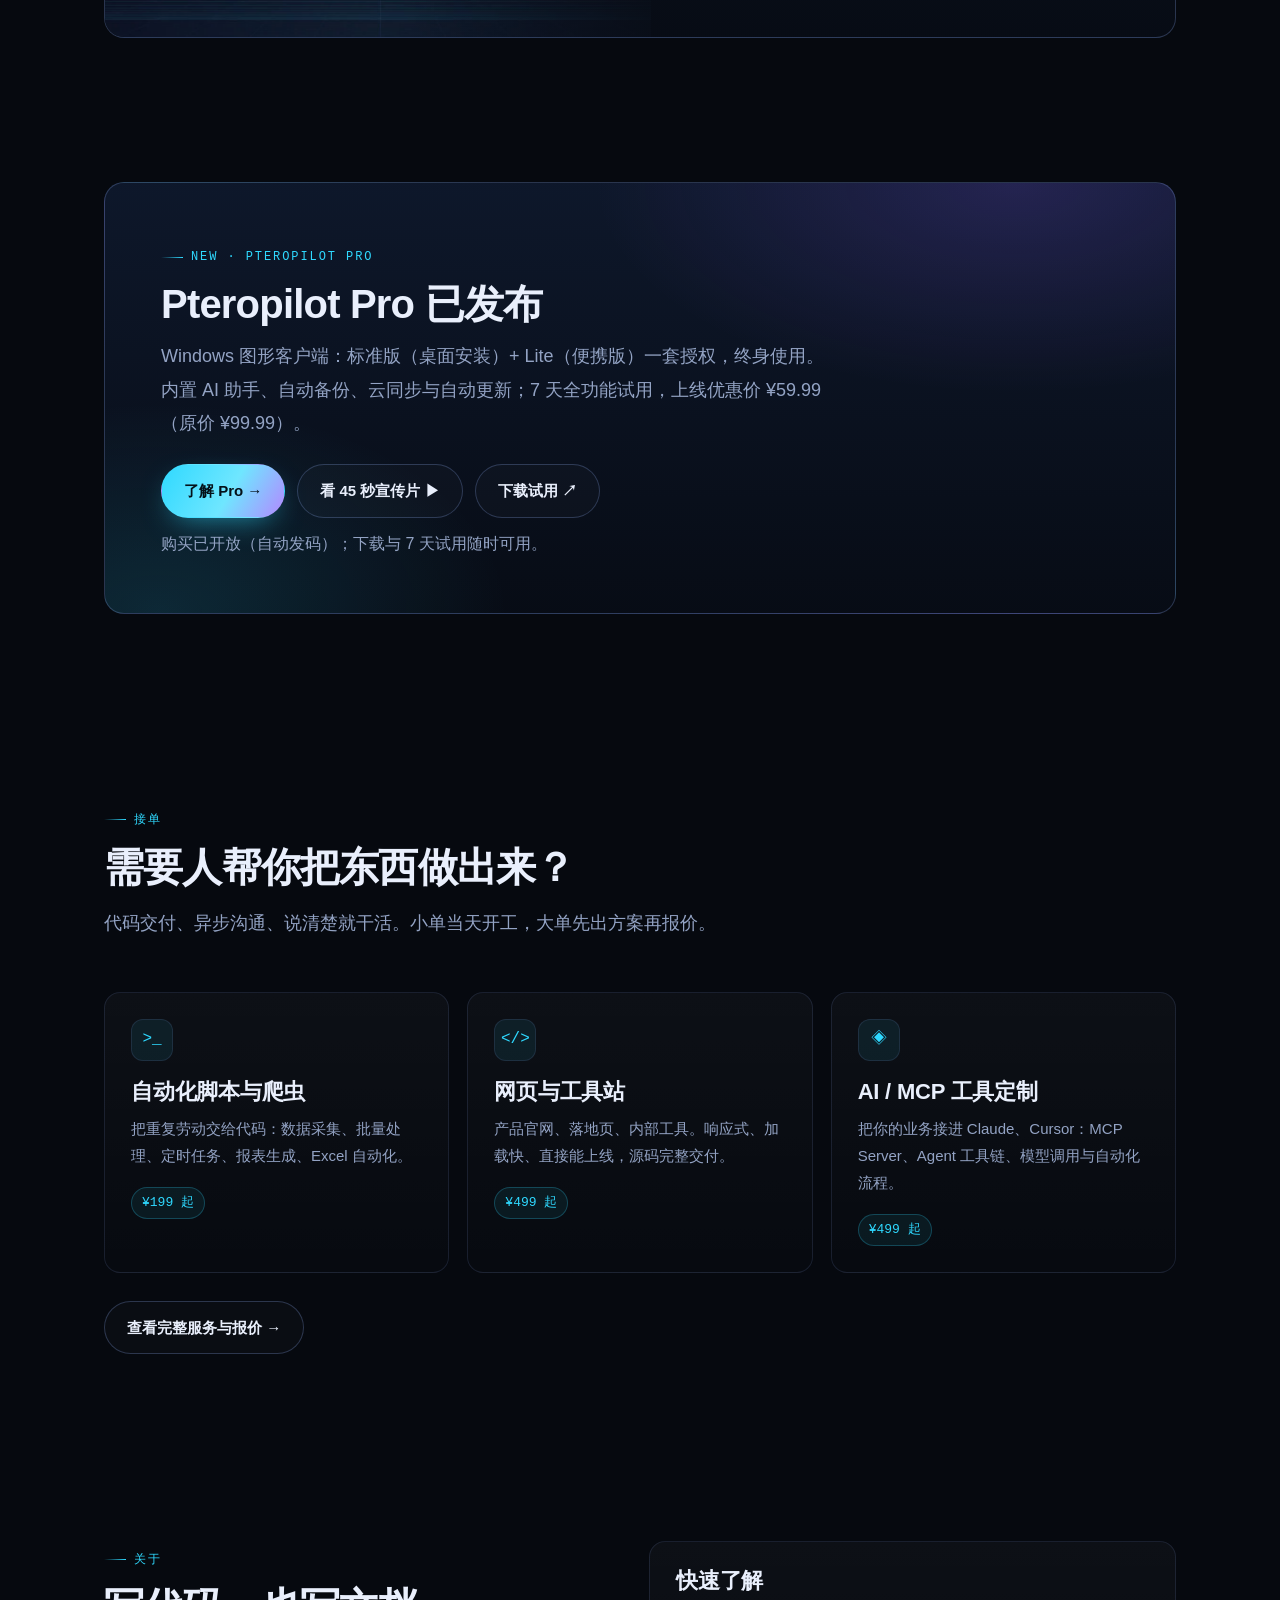
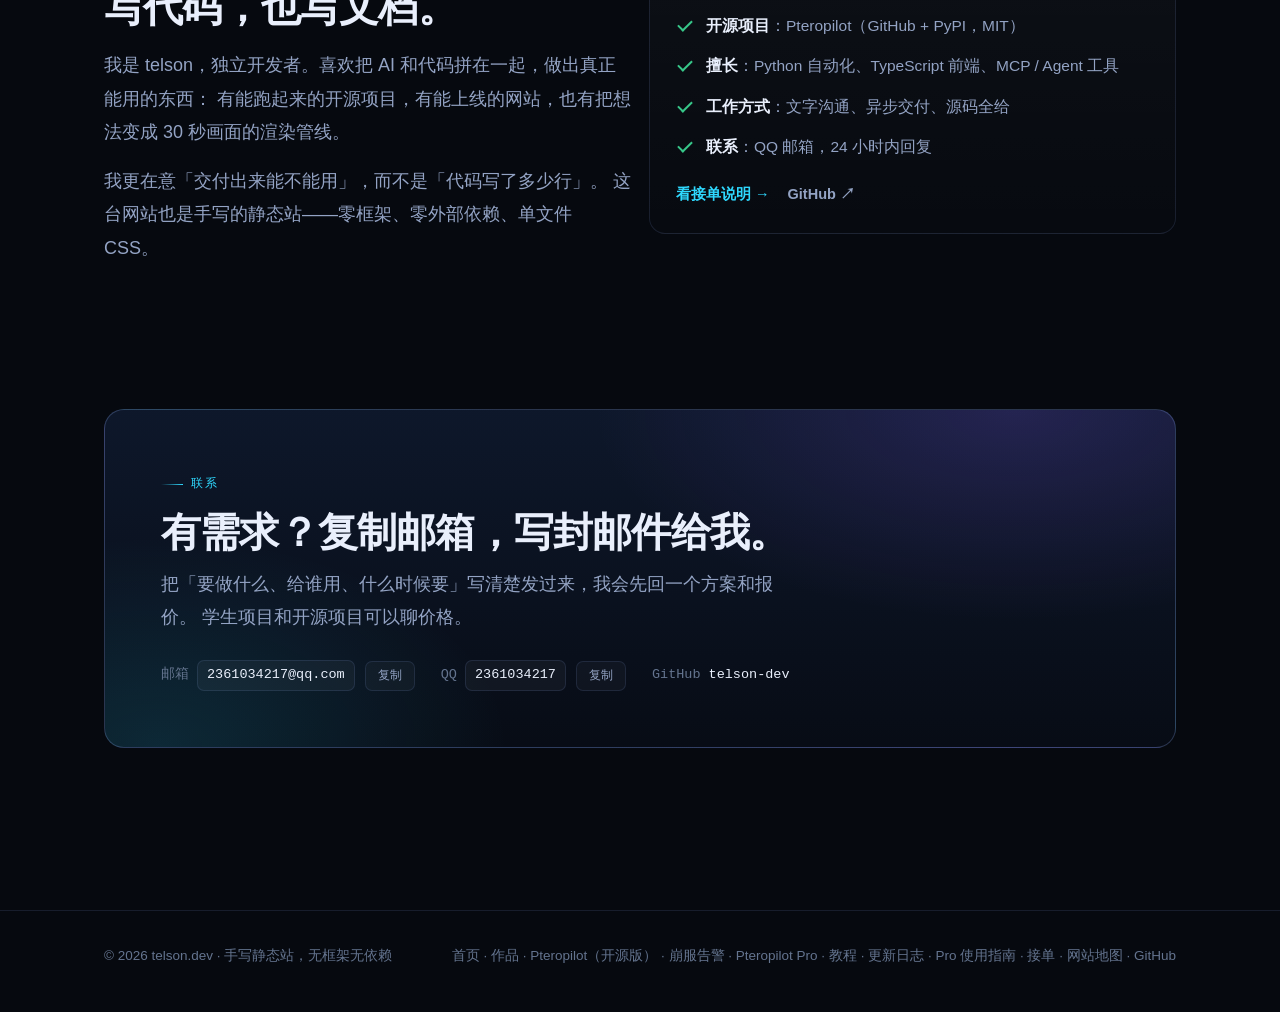
==== commit 47780ba5: "feat(site): 作品页的 Pro 宣传片从「一张海报」换成真正可播的影片 `projects.html` 是访客看作品的页面，Pro 那一栏原来只放了一张海报图， 要真看片还得点进 pro.h" ====
--- a/index.html
+++ b/index.html
@@ -20,7 +20,7 @@
 <link rel="apple-touch-icon" href="assets/img/apple-touch-icon.png">
 <link rel="canonical" href="https://telson.dev/">
 <script type="application/ld+json">{"@context":"https://schema.org","@type":"Person","name":"telson","url":"https://telson.dev/","jobTitle":"独立开发者","sameAs":["https://github.com/telson-dev"]}</script>
-<link rel="stylesheet" href="assets/css/style.css?v=20261026e">
+<link rel="stylesheet" href="assets/css/style.css?v=20261121a">
 </head>
 <body data-title-zh="telson.dev — 独立开发者 · AI 工具 / 自动化 / 网页" data-title-tw="telson.dev — 獨立開發者 · AI 工具 / 自動化 / 網頁" data-title-en="telson.dev — Independent developer · AI tools, automation, web">
 
--- a/assets/css/style.css
+++ b/assets/css/style.css
@@ -1124,4 +1124,10 @@
     margin: 10px 0 0;
     align-self: flex-start;
   }
-}+}
+
+/* feature__media 里的影片：与 img 同一套宽高规则（object-fit: cover 让竖屏裁切一致） */
+.feature__media video { width: 100%; height: 100%; object-fit: cover; display: block; }
+
+/* 渐变遮罩只做视觉过渡，不能吃掉点击——否则盖在 video 上时播放按钮和进度条都点不动 */
+.feature__media::after { pointer-events: none; }
